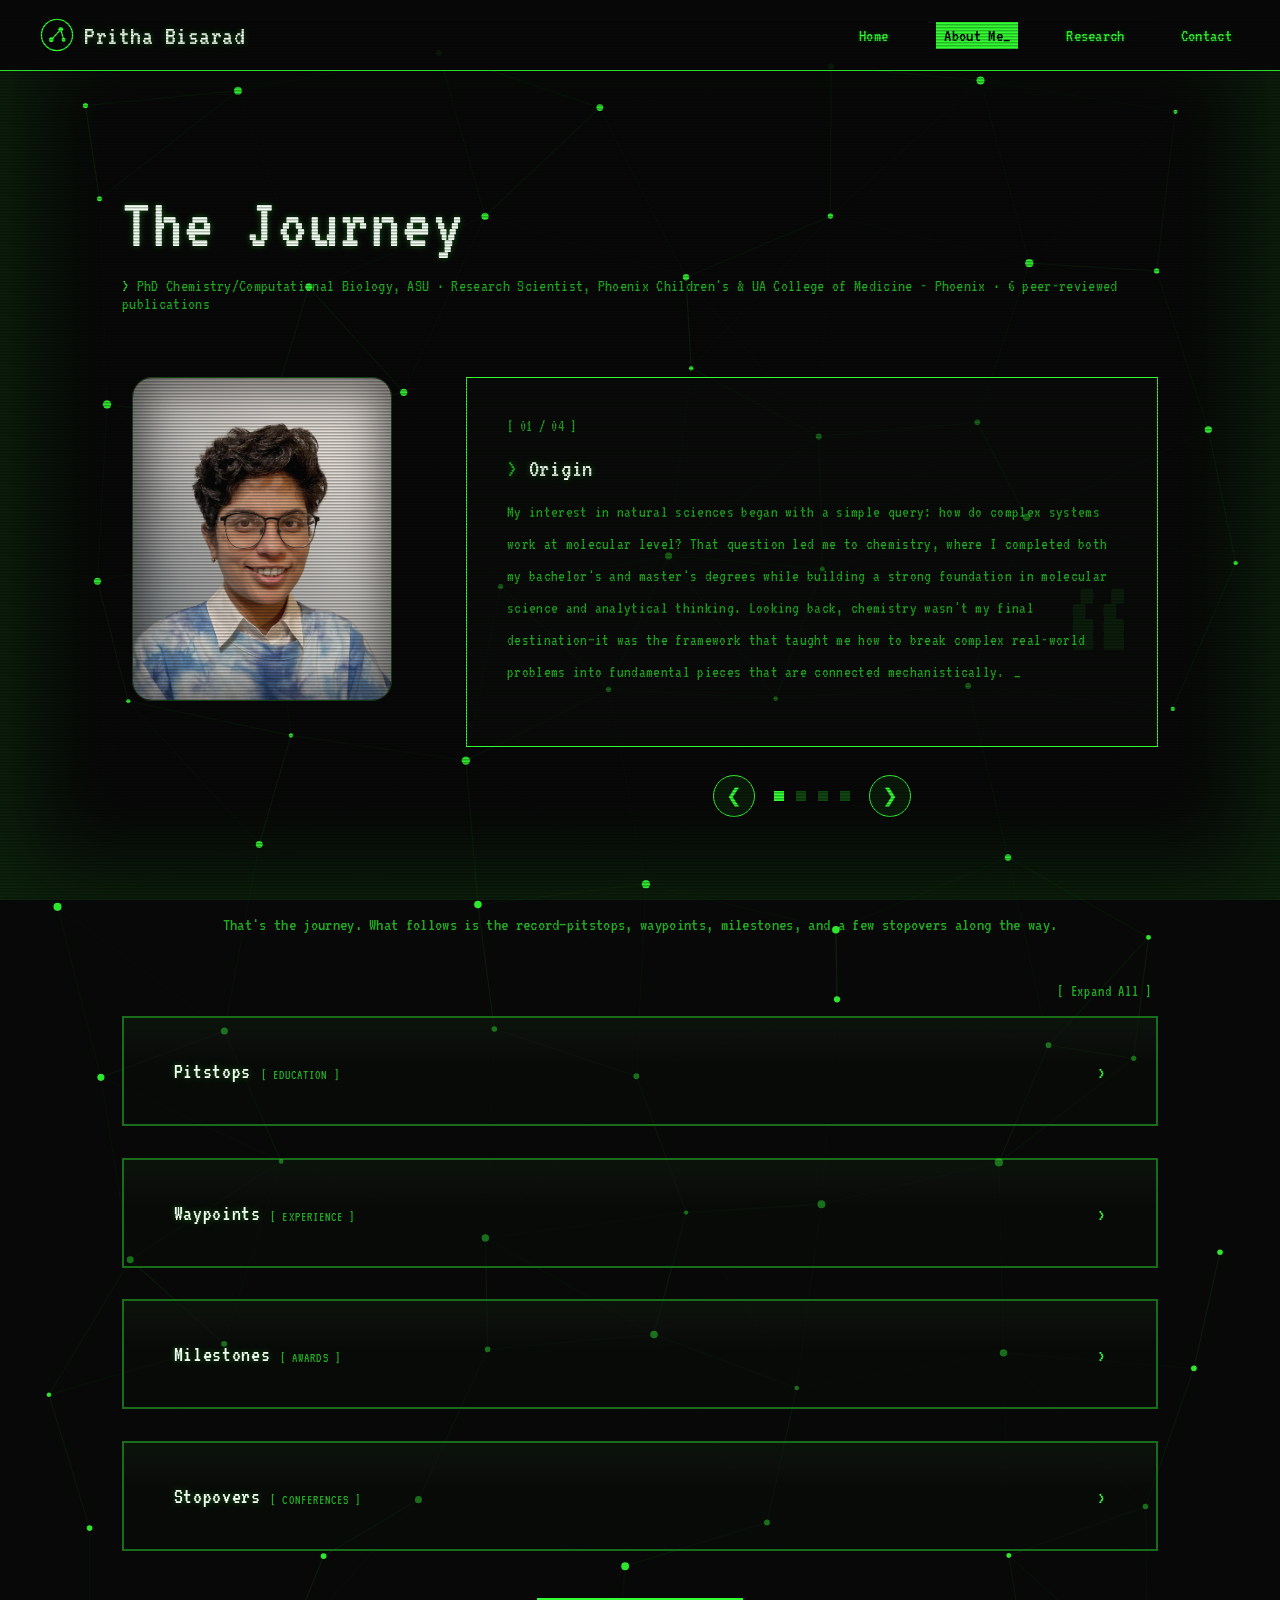
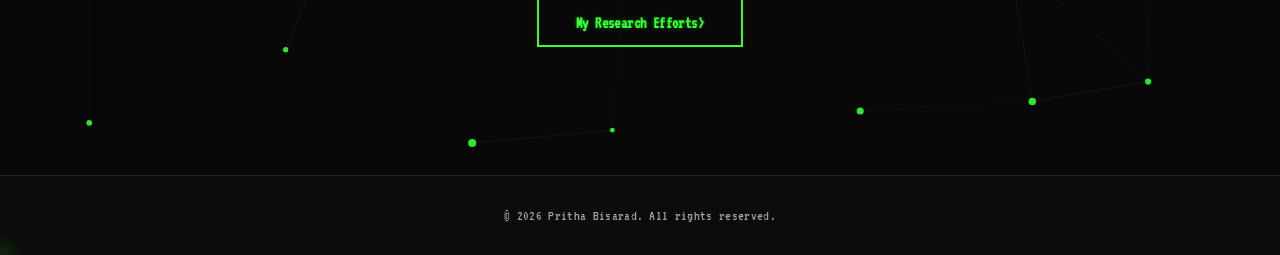
==== about.html @ 4341e86b "Revise content for clarity and add new publications Updated various sections for clarity and precisi" ====
<!DOCTYPE html>
<html lang="en">

<head>
    <meta charset="UTF-8">
    <meta name="viewport" content="width=device-width, initial-scale=1.0">

    <meta name="description"
    content="Official website of Pritha Bisarad, computational biologist and neuroscientist studying genomics, pediatric movement disorders, and deep brain stimulation.">
    
    <title>About | Pritha Bisarad</title>

    <link rel="icon" type="image/svg+xml" href="data:image/svg+xml,%3Csvg xmlns='http://www.w3.org/2000/svg' viewBox='0 0 32 32'%3E%3Crect width='32' height='32' rx='7' fill='%23111111'/%3E%3Cline x1='10' y1='22' x2='22' y2='10' stroke='%2333ff33' stroke-width='1.4' opacity='0.7'/%3E%3Cline x1='22' y1='10' x2='24' y2='23' stroke='%2333ff33' stroke-width='1.4' opacity='0.7'/%3E%3Ccircle cx='10' cy='22' r='2.6' fill='%2333ff33'/%3E%3Ccircle cx='22' cy='10' r='2.6' fill='%2333ff33'/%3E%3Ccircle cx='24' cy='23' r='2.2' fill='%2333ff33'/%3E%3C/svg%3E">

    <meta property="og:type" content="website">
    <meta property="og:title" content="About | Pritha Bisarad">
    <meta property="og:description" content="The research journey of Pritha Bisarad — from early curiosity to a PhD in computational biology and neuroscience.">
    <meta property="og:url" content="https://bisaradpritha.github.io/about.html">
    <link rel="canonical" href="https://bisaradpritha.github.io/about.html">
    <meta property="og:image" content="https://bisaradpritha.github.io/images/profile.jpg">
    <meta name="twitter:card" content="summary_large_image">
    <meta name="twitter:title" content="About | Pritha Bisarad">
    <meta name="twitter:description" content="The research journey of Pritha Bisarad — from early curiosity to a PhD in computational biology and neuroscience.">
    <meta name="twitter:image" content="https://bisaradpritha.github.io/images/profile.jpg">

    <!-- Google Fonts -->
    <link rel="preconnect" href="https://fonts.googleapis.com">
    <link rel="preconnect" href="https://fonts.gstatic.com" crossorigin>

    <link href="https://fonts.googleapis.com/css2?family=DM+Serif+Display:ital@0;1&family=Manrope:wght@300;400;500;600;700;800&family=VT323&display=swap" rel="stylesheet">

    <link rel="stylesheet" href="style.css">

</head>

<body>

<div class="crt-overlay" aria-hidden="true"></div>

    <!-- Header -->
    <header>
            <nav class="navbar">

            <a href="index.html" class="logo">
                <svg class="logo-mark" viewBox="0 0 36 36" aria-hidden="true">
                    <circle class="logo-ring" cx="18" cy="18" r="16.5" fill="none" stroke="#33ff33" stroke-width="1.4"></circle>
                    <line x1="12" y1="23" x2="22" y2="12" stroke="#33ff33" stroke-width="1.4"></line>
                    <line x1="22" y1="12" x2="25" y2="23" stroke="#33ff33" stroke-width="1.4"></line>
                    <circle cx="12" cy="23" r="2.6" fill="#33ff33"></circle>
                    <circle cx="22" cy="12" r="2.6" fill="#33ff33"></circle>
                    <circle cx="25" cy="23" r="2.2" fill="#33ff33"></circle>
                </svg>
                <span class="logo-text">Pritha Bisarad</span>
            </a>

            <button class="nav-toggle" aria-label="Toggle menu" aria-expanded="false" aria-controls="primary-nav">
                <span></span>
                <span></span>
                <span></span>
            </button>

            <ul class="nav-links" id="primary-nav">
                <li><a href="index.html">Home</a></li>
                <li><a href="about.html" class="active">About Me</a></li>
                <li><a href="research.html">Research</a></li>
                <li><a href="contact.html">Contact</a></li>
            </ul>

        </nav>
    </header>

    <main id="about-page">

        <canvas class="ambient-network"></canvas>

       <section id="about">

        <div class="about-header reveal">
            <h1>The Journey</h1>
        </div>

        <p class="quick-facts reveal">PhD Chemistry/Computational Biology, ASU · Research Scientist, Phoenix Children's &amp; UA College of Medicine - Phoenix · 6 peer-reviewed publications</p>

        <div class="about-layout">

        <div class="about-photo reveal">

            <img src="images/profile.jpg" alt="Portrait" width="260" height="325">

        </div>

        <div class="journey-carousel">
            <div class="journey-cards">
                <div class="journey-card active">

                <div class="card-header">

                    <span class="chapter-number">
                        01 / 04
                    </span>

                </div>
                <h2>Origin</h2>

                    <p>
                        My interest in natural sciences began with a simple query: how do complex systems work at molecular level? That question led me to chemistry, where I completed both my bachelor's and master's degrees while building a strong foundation in molecular science and analytical thinking. Looking back, chemistry wasn't my final destination—it was the framework that taught me how to break complex real-world problems into fundamental pieces that are connected mechanistically.
                    </p>

                </div>

                    <div class="journey-card">
                        <div class="card-header">

                        <span class="chapter-number">
                            02 / 04
                        </span>

                    </div>

                    <h2>Exploration</h2>

                        <p>
                            My PhD broadened both the scientific questions I pursued and the tools I used to answer them. While studying monoclonal antibody–peptide interactions, I worked at the intersection of chemistry, molecular biology, computational biology, and machine learning. This interdisciplinary environment reinforced the importance of integrating experimental and computational approaches to solve complex biological problems and sparked my interest in using computation to uncover patterns that are difficult to detect through experimental methods alone.
                        </p>

                </div>

                <div class="journey-card">

                    <div class="card-header">

                        <span class="chapter-number">
                            03 / 04
                        </span>

                    </div>

                    <h2>Current Mission</h2>

                    <p>
                        My current research focuses on rare neurological movement disorders, integrating genomics, bioinformatics, and neural signal analysis to investigate disease mechanisms and identify opportunities for improved diagnosis and treatment. Transitioning from peptide chemistry to human genetics and neuroscience has provided excellent opportunities to continually build expertise across multiple disciplines while learning and applying new computational approaches to clinically relevant research questions.
                    </p>

                </div>

                <div class="journey-card">

                    <div class="card-header">

                        <span class="chapter-number">
                            04 / 04
                        </span>

                    </div>

                    <h2>Outside the Lab</h2>

                    <p>
                        Curiosity doesn't end when I leave the lab. I enjoy painting, crafting, reading, and exploring new technologies simply because I like understanding how things work. Building this website has become another creative outlet—an opportunity to combine programming, design, and storytelling into a project that reflects the same mindset I bring to research: learn continuously, build thoughtfully, and never stop experimenting.
                    </p>

                </div>

            </div>

                <div class="carousel-controls">

                    <button id="prev">&#10094;</button>

                    <div class="carousel-dots">

                        <span class="dot active"></span>
                        <span class="dot"></span>
                        <span class="dot"></span>
                        <span class="dot"></span>

                    </div>

                    <button id="next">&#10095;</button>

                </div>

        </div>

    </div>

    <div class="credentials">

        <p class="credentials-intro reveal">That's the journey. What follows is the record—pitstops, waypoints, milestones, and a few stopovers along the way.</p>

        <button class="expand-all-btn reveal" id="expandAllBtn" aria-expanded="false">
            [ Expand All ]
        </button>

        <div class="credentials-group glass reveal accordion-item">

            <button class="accordion-header" aria-expanded="false">
                <span><span class="accordion-heading">Pitstops</span><span class="credentials-label">[ EDUCATION ]</span></span>
                <span class="chevron" aria-hidden="true">›</span>
            </button>

            <div class="accordion-panel">
                <div class="accordion-panel-inner">

                    <div class="publication-list">
                        
                        <article class="publication">
                            <h3>PhD, Chemistry/Computational Biology</h3>
                            <p>Arizona State University · 2016–2022 · Advisor: Dr. Neal Woodbury</p>
                        </article>

                        <article class="publication">
                            <h3>M.Sc, Chemistry</h3>
                            <p>University of Calcutta, India · 2013–2015</p>
                        </article>

                        <article class="publication">
                            <h3>B.Sc, Chemistry</h3>
                            <p>University of Calcutta, India · 2010–2013</p>
                        </article>

                    </div>

                </div>
            </div>

        </div>

        <div class="credentials-group glass reveal accordion-item">

            <button class="accordion-header" aria-expanded="false">
                <span><span class="accordion-heading">Waypoints</span><span class="credentials-label">[ EXPERIENCE ]</span></span>
                <span class="chevron" aria-hidden="true">›</span>
            </button>

            <div class="accordion-panel">
                <div class="accordion-panel-inner">

                    <div class="publication-list">

                        <article class="publication">
                            <h3>Research Scientist</h3>
                            <p>Phoenix Children's, Department of Neurology · 2026–present</p>
                        </article>

                        <article class="publication">
                            <h3>Postdoctoral Researcher</h3>
                            <p>University of Arizona · 2022–present</p>
                        </article>

                        <article class="publication">
                            <h3>Postdoctoral Research Fellow</h3>
                            <p>Phoenix Children's, Department of Neurology · 2022–2025</p>
                        </article>

                        <article class="publication">
                            <h3>President, Biophysical Society Arizona Student Chapter</h3>
                            <p>Arizona State University · 2021–2022 · Previously Treasurer, 2019–2021</p>
                        </article>
                        
                        <article class="publication">
                            <h3>Graduate Teaching Assistant</h3>
                            <p>Arizona State University · 2016–2020</p>
                        </article>

                        <article class="publication">
                            <h3>Research Collaborator</h3>
                            <p>HeatlthTell Inc (iCarbonX) · 2017–2018 </p>
                        </article>

                        <article class="publication">
                            <h3>Research Intern</h3>
                            <p>TCG Lifesciences · 2015 </p>
                        </article>

                    </div>

                </div>
            </div>

        </div>

        <div class="credentials-group glass reveal accordion-item">

            <button class="accordion-header" aria-expanded="false">
                <span><span class="accordion-heading">Milestones</span><span class="credentials-label">[ AWARDS ]</span></span>
                <span class="chevron" aria-hidden="true">›</span>
            </button>

            <div class="accordion-panel">
                <div class="accordion-panel-inner">

                    <div class="publication-list">

                        <article class="publication">
                            <h3>International Congress Travel Grant Award</h3>
                            <p>International Congress of Parkinson’s Disease and Movement Disorders · 2026 · 2 abstracts qualified</p>
                        </article>

                        <article class="publication">
                            <h3>Clinical Research Training Scholarship</h3>
                            <p>American Academy of Neurology · 2025–2027 · $150,000</p>
                        </article>

                        <article class="publication">
                            <h3>Distinguished Teaching Assistant Award</h3>
                            <p>Arizona State University · 2020</p>
                        </article>

                        <article class="publication">
                            <h3>Indira Gandhi Scholarship</h3>
                            <p>University Grant Commission, India · 2013–2015</p>
                        </article>

                    </div>

                </div>
            </div>

        </div>

        <div class="credentials-group glass reveal accordion-item">

            <button class="accordion-header" aria-expanded="false">
                <span><span class="accordion-heading">Stopovers</span><span class="credentials-label">[ CONFERENCES ]</span></span>
                <span class="chevron" aria-hidden="true">›</span>
            </button>

            <div class="accordion-panel">
                <div class="accordion-panel-inner">

                    <div class="publication-list">

                        <article class="publication">
                            <h3>Poster (Upcoming) |  Power Spectral Density Increases Covary with Clinical Overstimulation During Dystonia Deep Brain Stimulation Programming</h3>
                            <p>International Congress of Parkinson's Disease and Movement Disorders · 2026 · International Congress Travel Grant Award</p>
                        </article>

                        <article class="publication">
                            <h3>Poster (Upcoming) |   Characterizing Local Field Potentials in Early-Onset Dystonia</h3>
                            <p>International Congress of Parkinson's Disease and Movement Disorders · 2026 · International Congress Travel Grant Award</p>
                        </article>
                        
                        <article class="publication">
                            <h3>Talk | Study of Multiplex Autozygous Cohort Highlights Recessive Forms of Cerebral Palsy</h3>
                            <p>Biomedical Research Day · 2026</p>
                        </article>

                        <article class="publication">
                            <h3>Poster | Stimulation-related increases in power spectral density covary with clinical evidence of overstimulation during deep brain stimulation for pediatric dystonia</h3>
                            <p>Phoenix Children's Research Symposium · 2025</p>
                        </article>

                        <article class="publication">
                            <h3>Poster | Analysis of Multiplex, Autozygous Cohort Uncovers Recessive Forms of Cerebral Palsy</h3>
                            <p>American Society of Human Genetics · 2025 · Reviewer's Choice Abstract</p>
                        </article>

                        <article class="publication">
                            <h3>Poster | Using Machine-Learning and High Throughput Peptide Microarrays to Explore Sequence Space Recognition of Antibodies</h3>
                            <p>AZ Astrobio Symposium · 2020</p>
                        </article>

                        <article class="publication">
                            <h3>Poster | High Throughput Approach to Explore Peptide Sequence Space for Binding to Diaphorase</h3>
                            <p>Gordon Research Conference: High Throughput Chemistry and Chemical Biology · 2019</p>
                        </article>

                    </div>

                </div>
            </div>

        </div>

        <a href="research.html" class="cta-btn credentials-cta"> 
           My Research Efforts
        </a>

    </div>

    </section>

    </main>

    <!-- Footer -->
    <footer>

        <p>&copy; <span id="year"></span> Pritha Bisarad. All rights reserved.</p>

    </footer>

    <script>
    document.getElementById("year").textContent = new Date().getFullYear();
    </script>
     
    <div id="cursor-glow"></div>
    <div id="cursor-trail"></div>

    <script src="cursor.js"></script>
    <script src="about.js"></script>
    <script src="script.js" defer></script>



</body>

</html>
---- style.css ----
/* =====================================
   Global reset
   Without this, any element that sets both
   width and padding renders WIDER than its
   declared width (padding adds on top by
   default), which is exactly what pushes
   layouts past the viewport edge on narrow
   phones and reads as things being
   "shifted"/cut off on one side.
===================================== */

*,
*::before,
*::after{

    box-sizing:border-box;

}

:root{

    --bg: #080808;

    --surface: #0f0f0f;

    --accent: #33ff33;

    --text: #33ff33;

    --text-muted: rgba(51,255,51,.65);

    /* A little white breaks up an entirely-green page —
       reserved specifically for primary headings, so it
       reads as intentional hierarchy (white = main content,
       green = labels/metadata/chrome) rather than random
       inconsistency. */
    --heading-accent: #f2fff2;

    /* Same white, dimmed via opacity — for secondary/nested
       titles (a publication title inside a card, a card's
       own h3) so they read as "part of the white tier" but
       one step down from page-level h1/h2. */
    --heading-accent-muted: rgba(242,255,242,.72);

    /* =====================================
       Spacing Scale (4px base unit)
       Use for margin/padding/gap everywhere
       instead of one-off px/rem values.
    ===================================== */

    --space-1: 0.25rem;   /* 4px  */
    --space-2: 0.5rem;    /* 8px  */
    --space-3: 0.75rem;   /* 12px */
    --space-4: 1rem;      /* 16px */
    --space-5: 1.5rem;    /* 24px */
    --space-6: 2rem;      /* 32px */
    --space-7: 2.5rem;    /* 40px */
    --space-8: 3rem;      /* 48px */
    --space-9: 4rem;      /* 64px */
    --space-10: 5rem;     /* 80px */
    --space-11: 6rem;     /* 96px */
    --space-12: 8rem;     /* 128px */

    /* Fluid section-level spacing, all derived
       from the same scale so pages feel consistent */

    --space-section-y: clamp(var(--space-11), 8vw, var(--space-12));
    --space-hero-y: clamp(var(--space-9), 10vw, var(--space-12));
    --space-card-pad: clamp(var(--space-6), 2.5vw, var(--space-7));
    --space-stack: clamp(var(--space-8), 6vw, var(--space-10));

    /* =====================================
       Type Scale
       All headings/body copy pull from here
       so every page reads as one system.
    ===================================== */

    --text-hero: clamp(3rem, 6vw, 4.5rem);
    --text-h1: clamp(2.5rem, 2.4vw + 1rem, 4rem);
    --text-h2: clamp(2.3rem, 2vw + 1rem, 3.6rem);
    --text-h3: clamp(1.3rem, .5vw + 1.1rem, 1.8rem);
    --text-body-lg: clamp(1.05rem, .4vw + .95rem, 1.25rem);
    --text-body: 1rem;
    --text-small: 0.9rem;

    --leading-tight: 1.2;
    --leading-normal: 1.6;
    --leading-relaxed: 1.8;

    /* =====================================
       Secondary accent — monochrome retro theme
       uses the same green as the primary accent.
       Kept as a separate variable (rather than
       deleted) since many rules reference
       --accent-2 specifically; this way nothing
       downstream needs to change.
    ===================================== */

    --accent-2: #33ff33;
    --accent-2-soft: rgba(51,255,51,.16);
    --accent-2-glow: rgba(51,255,51,.35);

}

/* =====================================
   Reduced motion
   All decorative motion below (reveals, tilt,
   magnetic buttons, ambient network, cursor
   trail) is skipped for users who've asked
   the OS/browser for less motion.
===================================== */

@media (prefers-reduced-motion: reduce){

    *{
        animation-duration:.001ms !important;
        animation-iteration-count:1 !important;
        transition-duration:.001ms !important;
        scroll-behavior:auto !important;
    }

}

/* =====================================
   Focus states
   Visible, on-theme focus rings for keyboard
   navigation. Browser default outlines are
   inconsistent against a dark glass UI, so
   every interactive element gets an explicit,
   deliberate one instead of losing it silently.
===================================== */

a,
button,
.cta-btn,
.contact-card,
.dot,
#prev,
#next{

    outline-offset:3px;

}

a:focus-visible,
button:focus-visible,
.cta-btn:focus-visible,
.contact-card:focus-visible,
.dot:focus-visible,
#prev:focus-visible,
#next:focus-visible{

    outline:2px solid var(--accent-2);
    outline-offset:3px;
    border-radius:4px;

}

.cta-btn:focus-visible{

    border-radius:0;

}

.contact-card:focus-visible,
.interest-card:focus-visible,
.publication-card:focus-visible,
.timeline-card:focus-visible{

    outline:2px solid var(--accent-2);
    outline-offset:3px;
    border-radius:var(--radius-lg);

}

/* Remove the outline for mouse/touch users who
   click rather than tab — :focus-visible above
   already covers keyboard users properly. */

a:focus:not(:focus-visible),
button:focus:not(:focus-visible){

    outline:none;

}

html{
    margin:0;
    padding:0;
}

body{
    margin:0;
    padding:0;
    min-height:100vh;
    overflow-x:hidden;
}

body{
    font-family:'VT323', monospace;
    overflow-x:hidden;
    background:var(--bg);
    letter-spacing:.02em;
}

/* =====================================
   Custom scrollbar
   Matches the dark/glass theme instead of
   the browser's default light scrollbar.
===================================== */

html{

    scrollbar-width:thin;
    scrollbar-color:var(--accent) rgba(8,8,8,.4);

}

::-webkit-scrollbar{

    width:10px;

}

::-webkit-scrollbar-track{

    background:rgba(8,8,8,.4);

}

::-webkit-scrollbar-thumb{

    background:var(--accent);
    border-radius:0;
    border:2px solid transparent;
    background-clip:padding-box;

}

::-webkit-scrollbar-thumb:hover{

    background:var(--accent);
    background-clip:padding-box;

}

/* =====================================
   CRT scanline overlay
   Applied via the .crt-overlay element in
   each page's markup, right after <body>.
===================================== */

body::before{

    content:"";

    position:fixed;
    inset:0;

    z-index:-1;

    pointer-events:none;

    box-shadow:inset 0 0 90px 30px rgba(51,255,51,.12);

}

.crt-overlay{

    position:fixed;
    inset:0;

    z-index:9997;

    pointer-events:none;

    background:repeating-linear-gradient(
        0deg,
        rgba(0,0,0,0) 0px,
        rgba(0,0,0,0) 1px,
        rgba(0,0,0,.28) 2px,
        rgba(0,0,0,.28) 3px
    );

    mix-blend-mode:multiply;

    animation:crtFlicker 6s infinite;

}

@keyframes crtFlicker{

    0%, 92%, 100%{ opacity:1; }
    93%{ opacity:.85; }
    94%{ opacity:1; }
    96%{ opacity:.92; }

}

body::after{

    content:"";

    position:fixed;
    top:0;
    left:0;
    right:0;

    height:2px;

    background:linear-gradient(180deg, transparent, rgba(51,255,51,.4), transparent);

    z-index:-1;

    pointer-events:none;

    transform:translateY(-20px);

    animation:crtSweep 6s linear infinite;

}

@keyframes crtSweep{

    0%{ transform:translateY(-20px); opacity:0; }
    5%{ opacity:.4; }
    45%{ opacity:.4; }
    50%{ transform:translateY(100vh); opacity:0; }
    100%{ transform:translateY(100vh); opacity:0; }

}

/* Headings */

h1,
h2{

    font-family:'VT323', monospace;

    font-weight:400;

    letter-spacing:.03em;

    text-shadow:0 0 6px var(--accent-2-glow);

}

h3{

    text-shadow:0 0 4px var(--accent-2-glow);

}

/* Card titles, navigation, buttons */

h3,
h4,
h5,
h6,
.nav-links,
.logo,
.cta-btn,
button{

    font-family:'VT323', monospace;

}


/* =====================================
   Connectome Hero
===================================== */

#connectome-hero{

    position:sticky;
    top:0;

    width:100vw;
    height:100vh;

    overflow:hidden;

    display:flex;
    justify-content:center;
    align-items:center;

}

#hero-intro{

    position:relative;

    width:100vw;
    height:100vh;

    display:flex;
    justify-content:center;
    align-items:center;

    overflow:hidden;

    padding-top:70px;

}

.hero-content{

    position:relative;

    z-index:5;

    display:flex;
    flex-direction:column;
    justify-content:center;
    align-items:center;

    width:min(900px,90%);

    text-align:center;

    color:white;

    opacity:0;
    transform:translateY(60px);

    will-change:opacity, transform;

}

/* Two CTAs side by side — Research Journey stays the primary
   action (full brightness), CV download sits next to it as a
   secondary, lower-emphasis option for anyone who just wants
   the document fast without engaging with the rest of the
   page first. */
.hero-actions{

    display:flex;
    flex-wrap:wrap;
    justify-content:center;
    gap:1rem;

    margin-top:2.5rem;

}

.hero-actions .cta-btn{

    margin-top:0;

}

.cta-btn-secondary{

    border-color:var(--text-muted);
    color:var(--text-muted);

}

.cta-btn-secondary:hover{

    background:var(--text-muted);
    border-color:var(--text-muted);
    color:#000;

    box-shadow:0 0 16px rgba(51,255,51,.3);

}

.hero-content h1{

    font-size:var(--text-hero);

    margin-bottom:var(--space-2);

    color:var(--heading-accent);

    text-shadow:0 0 8px var(--accent-2-glow), 0 0 20px rgba(51,255,51,.2);

}

.hero-content h1::before{

    content:"guest@pritha-bisarad:~$ whoami";

    display:block;

    overflow:hidden;

    white-space:nowrap;

    width:0;

    margin:0 auto .75rem;

    border-right:2px solid var(--text-muted);

    font-size:1rem;

    color:var(--text-muted);

    text-shadow:none;

    letter-spacing:0;

    animation:
        heroTyping 1.5s steps(30) forwards,
        heroPromptCursor .8s step-end infinite;

    /* Paused until .hero-content picks up .typing-active —
       otherwise this starts counting down the moment the
       page loads, while .hero-content itself is still
       invisible (opacity:0) waiting on the scroll-linked
       reveal. By the time a visitor actually scrolls far
       enough to see it, the animation would already be long
       finished offscreen and they'd only ever see the end
       state. */
    animation-play-state:paused;

}

@keyframes heroTyping{

    to{ width:30ch; }

}

@keyframes heroPromptCursor{

    0%, 100%{ border-color:var(--text-muted); }
    50%{ border-color:transparent; }

}

/* "Hello!" and its cursor stay invisible until the prompt
   line above finishes typing (1.5s), then fade in — reads
   as the terminal "responding" to the command rather than
   everything appearing at once. */

.hero-typed{

    display:inline-block;

    opacity:0;

    animation:heroTypedReveal .35s ease 1.5s forwards;

    animation-play-state:paused;

}

@keyframes heroTypedReveal{

    to{ opacity:1; }

}

.hero-cursor{

    animation:blink 1s step-end infinite;

    animation-play-state:paused;

}

/* Set by JS the first moment the scroll-linked hero reveal
   begins — starts all three animations above together, so
   the typing effect actually plays while a visitor is
   watching it rather than having already finished
   invisibly. */
.hero-content.typing-active h1::before,
.hero-content.typing-active .hero-typed,
.hero-content.typing-active .hero-cursor{

    animation-play-state:running;

}

@keyframes blink{

    0%, 100%{ opacity:1; }
    50%{ opacity:0; }

}

.hero-content p{

    font-size:var(--text-body-lg);

    color:var(--text-muted);

}

.hero-content p::before{

    content:"# ";

    color:rgba(51,255,51,.4);

}

.hero-content.visible{

    opacity:1;

    transform:translateY(0);

}

#connectomeCanvas{

    position:absolute;

    inset:0;

    width:100%;

    height:100%;

    pointer-events:none;

    z-index:1;

    transform-origin:center center;

}


.nav-links{
    display:flex;
    gap:40px;

    list-style:none;

    margin:0;
    padding:0;
}

/* =====================================
   Mobile Nav Toggle
   Hidden on desktop; becomes the visible
   menu control under 768px, where .nav-links
   collapses into a dropdown instead of
   trying to fit 4 links + logo on one line.
===================================== */

.nav-toggle{

    display:none;

    flex-direction:column;

    justify-content:center;

    gap:5px;

    width:36px;
    height:36px;

    padding:0;

    background:none;

    border:none;

    cursor:pointer;

    z-index:1001;

}

.nav-toggle span{

    display:block;

    width:100%;

    height:2px;

    border-radius:2px;

    background:var(--text);

    transition:
        transform .3s ease,
        opacity .3s ease;

}

.nav-toggle[aria-expanded="true"] span:nth-child(1){

    transform:translateY(7px) rotate(45deg);

}

.nav-toggle[aria-expanded="true"] span:nth-child(2){

    opacity:0;

}

.nav-toggle[aria-expanded="true"] span:nth-child(3){

    transform:translateY(-7px) rotate(-45deg);

}

@media (max-width:768px){

    .navbar{

        padding:0 20px;

    }

    .nav-toggle{

        display:flex;

    }

    .nav-links{

        position:fixed;

        top:70px;

        left:0;

        right:0;

        flex-direction:column;

        gap:0;

        max-height:0;

        overflow:hidden;

        background:rgba(8,8,8,.96);

        backdrop-filter:none;

        border-bottom:1px solid var(--accent);

        transition:max-height .35s ease;

    }

    .nav-links.open{

        max-height:400px;

    }

    .nav-links li{

        width:100%;

    }

    .nav-links a{

        display:block;

        padding:18px 24px;

        width:100%;

    }

    .nav-links a::after{

        display:none;

    }

}

header{

    position:fixed;

    top:0;
    left:0;

    width:100%;

    z-index:1000;

    backdrop-filter:none;

    background:rgba(8,8,8,.92);

    border-bottom:1px solid var(--accent);

    transition:
        transform .4s ease,
        background .35s ease;
}

/* Added by JS once the page has scrolled a bit,
   so the header always shows plain at the very top */
header.header-scrolled{

    background:rgba(8,8,8,.96);

}

/* Added by JS on scroll-down, removed on scroll-up */
header.header-hidden{

    transform:translateY(-100%);

}

.navbar{

    max-width:1300px;

    margin:auto;

    height:70px;

    padding:0 40px;

    display:flex;

    justify-content:space-between;

    align-items:center;
}

.logo{

    display:flex;

    align-items:center;

    gap:10px;

    color:var(--heading-accent);

    text-decoration:none;

    font-size:1.3rem;

    font-weight:600;

    letter-spacing:.5px;
}

/* The site-wide rule grouping .logo in with nav links/buttons
   sets Manrope — that's right for the rest of that group, but
   the wordmark itself should match the serif used for every
   other heading on the site (h1/h2), not the UI sans. */
.logo-text{

    font-family:'VT323', monospace;

    font-weight:400;

    font-size:1.7rem;

    text-shadow:0 0 6px var(--accent-2-glow);

}

.logo-mark{

    flex-shrink:0;

    width:34px;
    height:34px;

}

.logo-mark circle.logo-ring{

    transition:stroke .3s ease;

}

.logo:hover .logo-ring{

    stroke:var(--accent-2);

}

/* Below ~400px the icon + full name + hamburger button
   is too tight — keep the mark, drop the wordmark. */
@media (max-width:400px){

    .logo-text{

        display:none;

    }

}

.nav-links a{

    position:relative;

    color:var(--accent);

    text-decoration:none;

    font-size:1.15rem;

    padding:4px 8px;

    text-shadow:0 0 4px var(--accent-2-glow);

    transition:none;
}

.nav-links a::after{

    display:none;

}

.nav-links a:hover,
.nav-links a.active{

    background:var(--accent);
    color:#000;
    text-shadow:none;
}

/* Active page gets its own blinking cursor — "Contact_" —
   reusing the same terminal-prompt cue as the hero, so it
   reads as "you are here" rather than just a color swap. */
.nav-links a.active::after{

    content:"_";

    display:inline;

    color:#000;

    animation:blink 1s step-end infinite;

}
/* =====================================
   Hero Network Overlay
===================================== */

.network-overlay{

    position:absolute;

    inset:0;

    pointer-events:none;

    z-index:1;

}


/* =====================================
   Pulse Animation
===================================== */

@keyframes hubPulse{

    0%,100%{

        transform:scale(1);

        opacity:.8;

    }

    50%{

        transform:scale(1.5);

        opacity:1;

    }

}


/* =====================================
   Overview Section
===================================== */

#overview{

    position:relative;

    min-height:100vh;

    padding:var(--space-hero-y) 0;

    display:flex;

    align-items:center;

    overflow:hidden;

}


/* =====================================
   Overview Content
===================================== */

#overview .container{

    padding:0 clamp(12px,2vw,24px);

    position:relative;

    z-index:1;

    width:min(1280px,92%);

    margin:auto;

    display:flex;

    flex-direction:column;
    
    justify-content:center;

}

#overview h2{

    color:var(--heading-accent);

    font-size:clamp(2.3rem, 2vw + 1rem, 3.6rem);

    text-align:center;

    margin-bottom:18px;

}

#overview h2::before,
#publications h2::before{

    content:"> ";
    color:var(--text-muted);

}

.overview-subtitle{

    max-width:min(760px, 90%);

    margin:0 auto clamp(48px,6vh,80px);

    text-align:center;

    color:var(--heading-accent-muted);

    font-size:clamp(1rem, .4vw + .9rem, 1.25rem);

    line-height:1.8;

}

/* =====================================
   Research Interest Cards
===================================== */

.interest-grid{

    display:grid;

    grid-template-columns:repeat(4, 1fr);

    gap:clamp(96px,3vw,180px);

    margin-top:clamp(64px,8vh,120px);
    
    justify-items:center;

    position:relative;

    z-index:1;

}

.interest-grid::before{

    content:"";

    position:absolute;

    left:12%;

    right:12%;

    top:calc(clamp(28px,2vw,42px) + clamp(140px,10vw,180px) / 2);;

    height:2px;

    background:linear-gradient(
    90deg,
    transparent,
    rgba(51,255,51,.25) 12%,
    rgba(51,255,51,.25) 88%,
    transparent);

}

/* =====================================
   Interest Line Pulse
   A small glowing dot travels the connecting
   line left-to-right, then pauses before firing
   again — reads as a signal/impulse traveling
   the line rather than continuous motion,
   echoing the "neural signal" theme.
===================================== */

.interest-grid::after{

    content:"";

    position:absolute;

    top:calc(clamp(28px,2vw,42px) + clamp(140px,10vw,180px) / 2 - 3px);;

    left:12%;

    width:6px;
    height:6px;

    border-radius:50%;

    background:var(--accent);

    box-shadow:
        0 0 8px 2px rgba(51,255,51,.85),
        0 0 18px 5px rgba(51,255,51,.35);

    opacity:0;

    pointer-events:none;

    z-index:0;

    animation:interestPulse 8s cubic-bezier(.45,0,.2,1) infinite;

}

@keyframes interestPulse{

    0%{

        left:12%;
        opacity:0;

    }

    4%{

        opacity:1;

    }

    32%{

        left:88%;
        opacity:1;

    }

    38%,
    100%{

        left:88%;
        opacity:0;

    }

}



.interest-card{

    background:rgba(10,14,10,.6);

    border:1px solid var(--accent);

    border-radius:0;

    padding:clamp(28px,2vw,42px)
        clamp(22px,2vw,34px);

    min-height:clamp(180px,22vh,240px);

    position:relative;

    /* Without this, the pulse's ::after (which conceptually
       sits "after" the cards in paint order) would render on
       top of them instead of passing behind, like the static
       connector line already correctly does. */
    z-index:1;

    overflow:hidden;

    backdrop-filter:none;
    -webkit-backdrop-filter:none;

    transition:
        border-color .2s ease,
        box-shadow .2s ease;

    display:flex;

    flex-direction:column;

    align-items:center;

    text-align:center;

    width:100%;
    
    max-width:clamp(240px,18vw,300px);

}

.interest-card::before{

    display:none;

}

.interest-card:hover{

    transform:none;

    border-color:var(--accent);

    box-shadow:0 0 26px rgba(51,255,51,.55);

}

.interest-card h3{

    color:var(--heading-accent-muted);

    font-size:clamp(1.05rem,.4vw + .95rem,1.3rem);

    font-weight:600;

    margin-bottom:14px;

    line-height:1.35;

}

.interest-card p{

    color:var(--text-muted);

    font-size:clamp(.9rem,.3vw + .85rem,1.05rem);

    line-height:1.6;

}

.interest-icon{

    width:clamp(140px,10vw,180px);

    height:clamp(140px,10vw,180px);

    margin:0 auto 24px;

    display:flex;
    justify-content:center;
    align-items:center;

    border:1px solid var(--accent);
    border-radius:50%;

    background:rgba(51,255,51,.04);

    color:var(--accent);

    position:relative;

    z-index:2;

}

.interest-icon img{

    width:clamp(112px,8vw,140px);

    height:clamp(112px,8vw,140px);

    object-fit:contain;

    display:block;

}

.interest-icon{

    color:var(--accent);

}

.interest-icon svg{

    width:clamp(64px,4.5vw,80px);

    height:clamp(64px,4.5vw,80px);

    display:block;

}


/* =====================================
   Tablet
===================================== */

@media (max-width:1200px){

    .interest-grid{

        grid-template-columns:repeat(2,1fr);

        gap:48px;

    }

    .interest-grid::before{

        display:none;

    }

    .interest-grid::after{

        display:none;

    }

}

/* =====================================
   Mobile
===================================== */

@media (max-width:768px){

    #overview{

        padding:80px 0;

    }

    #overview h2{

        font-size:2.2rem;

    }

    .overview-subtitle{

        font-size:1rem;

        margin-bottom:48px;

    }

    .interest-grid{

        grid-template-columns:1fr;

        gap:32px;

    }

    .interest-card{

        max-width:420px;

        width:100%;

        margin:0 auto;

    }

}

/* =============================
Recent Publication Section 
================================*/
#publications{

    position:relative;

    min-height:100vh;

    padding:var(--space-hero-y) 0;

    display:flex;

    align-items:center;

    overflow:hidden;

}

#publications .container{

    width:min(900px,90%);

    margin:auto;

    display:flex;

    flex-direction:column;

    gap:28px;     /* <-- controls spacing */

    justify-content:center;
    
    height:100%;

}

#publications h2{

    color:var(--heading-accent);

    font-family:'VT323', monospace;

    font-size:clamp(2.5rem,2.4vw + 1rem,4rem);

    text-align:center;

    margin-bottom:clamp(18px,2vh,28px);

}


.publication-card{

    background:rgba(10,14,10,.5);

    border:1px solid var(--accent);

    backdrop-filter:none;
    -webkit-backdrop-filter:none;

    box-shadow:none;

    transition:
        border-color .2s ease,
        box-shadow .2s ease;

    border-radius:0;

    padding:32px;

    overflow:hidden;

    display:flex;

    align-items:flex-start;
    
    gap:28px;
    
    position:relative;
    
    margin-bottom:clamp(18px,2vh,30px);

}

.publication-card:hover{

    transform:none;

    border-color:var(--accent);

    box-shadow:0 0 26px rgba(51,255,51,.55);

}

.publication-thumbnail{

    flex-shrink:0;

    width:72px;

    display:flex;

    justify-content:center;

    align-items:flex-start;

}

.publication-thumbnail img{

    width:96px;

    height:auto;

    display:block;

    transition:transform .35s ease;

   filter:grayscale(1) brightness(1.4) sepia(1) hue-rotate(60deg) saturate(4);

}

.publication-info{

    flex:1;

}

.publication-info a{

    text-decoration:none;

}

.publication-info h3{

    margin:0 0 12px;

    color:var(--heading-accent-muted);

    text-shadow:0 0 4px var(--accent-2-glow);

    transition:none;

}

.publication-info p{

    margin:0;

    color:var(--text-muted);

}

.publication-card:hover .publication-thumbnail img{

    transform:
        rotate(-3deg)
        translateY(-2px)
        scale(1.04);

}

.publication-card:hover .publication-info h3{

    color:var(--heading-accent-muted);

}

/* =====================
       Footer 
======================== */
footer {
    width: 100%;
    padding: 2rem 0;
    margin-top: 0;

    text-align: center;

    color: rgba(244,245,251,.65);
    font-size: 0.9rem;

    backdrop-filter: blur(14px);
    -webkit-backdrop-filter: blur(14px);

    background: rgba(17,17,17,.55);

    border-top: 1px solid rgba(71,216,255,.12);
}

footer p {
    margin: 0;
}

/* ==========================================
   Cursor Particle System
========================================== */

#cursor-trail{
    position:fixed;
    inset:0;

    pointer-events:none;
    z-index:9999;

    overflow:hidden;
}

.cursor-particle{

    position:absolute;

    border-radius:50%;

    transform:translate(-50%,-50%);

    pointer-events:none;

    filter:blur(0.5px);

    animation:particleFade .8s ease-out forwards;

    will-change:transform,opacity;
}

@keyframes particleFade{

    from{

        opacity:.45;

        transform:
            translate(-50%,-50%)
            scale(1);

    }

    to{

        opacity:0;

        transform:
            translate(
                calc(-50% + var(--dx)),
                calc(-50% + var(--dy))
            )
            scale(.15);

    }

}

#cursor-glow{

    position:fixed;

    width:40px;
    height:40px;

    border-radius:50%;

    pointer-events:none;

    background:
        radial-gradient(circle,
        rgba(51,255,51,.18),
        transparent 70%);

    transform:translate(-50%,-50%);

    filter:blur(8px);

    z-index:9998;

    transition:
        transform .08s linear;

}

/* ===================
    CTA Home Page 
====================== */
.cta-btn{

    display:inline-flex;
    align-items:center;
    justify-content:center;

    margin-top:2.5rem;

    padding:0.9rem 2.3rem;

    border:2px solid var(--accent);
    border-radius:0;

    color:var(--accent);
    text-decoration:none;

    font-weight:600;
    letter-spacing:.4px;

    background:transparent;

    position:relative;
    overflow:hidden;

    text-shadow:0 0 4px var(--accent-2-glow);

    transition:none;

    box-shadow:none;

}

.cta-btn::before{

    display:none;

}

.cta-btn::after{

    content:" >";

}

.cta-btn:hover{

    background:var(--accent);
    color:#000;
    text-shadow:none;
    transform:none;

    box-shadow:
        0 0 26px rgba(51,255,51,.55);

}

.cta-btn:active{

    transform:none;

}



/* ====================================
        About
        (single consolidated #about rule —
        this used to be declared twice)
======================================= */
#about-page{

    position: relative;

    min-height: 100vh;

    padding: var(--space-hero-y) 0;

    overflow: hidden;

}

#about{

    position:relative;
    z-index:1;

    max-width:1100px;

    margin:0 auto;

    padding:0 var(--space-6);

}

.about-header{

    margin-bottom:1rem;

}

/* A one-line, instantly scannable summary for anyone in
   fact-extraction mode — a search committee cross-checking
   a CV, a recruiter doing a fast first pass — who wants the
   basics without reading the narrative or opening the
   accordion below. Left-aligned deliberately, unlike the
   centered treatment used elsewhere on this page, since it
   reads as a factual readout, not part of the story. */
.quick-facts{

    text-align:left;

    color:var(--text-muted);

    font-size:1.1rem;

    margin-bottom:var(--space-9);

}

.quick-facts::before{

    content:"> ";

    color:var(--accent);

}

.about-header h1{

    font-family:'VT323', monospace;

    font-weight:400;

    font-size:var(--text-hero);

    margin-bottom:var(--space-2);

    color:var(--heading-accent);

}

.subtitle{

    font-size:1.2rem;

    color:var(--text-muted);

    max-width:700px;

    line-height:1.7;

}

.about-layout{

    display:grid;

    grid-template-columns:280px 1fr;

    gap:4rem;

    align-items:flex-start;

}

/* Education / Experience / Honors — each wrapped in a
   .glass card, same contained-box treatment every other
   piece of content on the site already gets (interest
   cards, timeline cards, journey cards). Without this, text
   sat directly on the busy ambient network with only thin
   full-page-width divider lines — the one place on the site
   that didn't feel like part of the same system. */

.credentials{

    margin-top:5rem;

    display:flex;
    flex-direction:column;
    gap:2rem;

}

/* Matches .timeline-card and .contact-card's hover glow
   exactly — the base .glass:hover treatment these cards
   inherited by default is noticeably weaker (16px/.25 alpha
   vs 26px/.55 here), which is what made them read as visually
   disconnected from the rest of the card family on the site. */
.credentials-group{

    border-radius:0;

    padding:0;

    transition:border-color .2s ease, box-shadow .2s ease;

}

/* Compound selectors (.glass.credentials-group, not just
   .credentials-group) so this reliably beats .glass:hover's
   weaker base glow regardless of source order — the two
   previously had identical specificity, and .glass:hover
   happening to sit later in the file was silently winning,
   which is exactly the bug this rule exists to fix. */
.glass.credentials-group:hover,
.glass.accordion-item.active{

    border-color:var(--accent);
    box-shadow:0 0 26px rgba(51,255,51,.55);

}

/* Thin, full-width click target — heading left-aligned,
   chevron right-aligned, with breathing room between items
   handled by .credentials' own gap rather than the header's
   own padding, so the bars read as separate cards, not one
   tightly stacked block. */
.accordion-header{

    display:flex;
    justify-content:space-between;
    align-items:center;

    width:100%;

    padding:1rem 1.5rem;

    background:none;
    border:none;

    cursor:pointer;
    text-align:left;

    font:inherit;
    color:inherit;

}

.accordion-heading{

    color:var(--heading-accent);

    font-size:1.4rem;

    letter-spacing:.03em;

    text-shadow:0 0 6px var(--accent-2-glow);

}

.chevron{

    color:var(--accent);

    font-size:1.4rem;

    line-height:1;

    flex-shrink:0;

    margin-left:1rem;

    transition:transform .25s ease;

}

.accordion-item.active .chevron{

    transform:rotate(90deg);

}

.accordion-panel{

    overflow:hidden;

    max-height:0;

    transition:max-height .4s cubic-bezier(.2,.7,.2,1);

}

.accordion-item.active .accordion-panel{

    max-height:900px;

}

.accordion-panel-inner{

    padding:0 clamp(1.5rem, 2vw, 2.5rem) clamp(1.5rem, 2vw, 2.5rem);

}

/* The bracketed category name riding alongside the themed
   word — small and dim enough to read as a label, not a
   second heading, but still there so the section is
   instantly scannable even without reading "Pitstops" as a
   metaphor first. text-shadow reset since it would otherwise
   inherit the heading's glow, working against the dimmed,
   secondary read this needs. */
.credentials-label{

    font-size:.85rem;

    font-family:'VT323', monospace;

    color:var(--text-muted);

    letter-spacing:.08em;

    text-shadow:none;

    vertical-align:middle;

    margin-left:.6rem;

}

/* Inside a bounded card, the divider lines between entries
   (already built into .publication) read as normal list
   separators rather than stray lines across the page — but
   the very first entry doesn't need one right under the
   heading. */
.credentials-group .publication:first-child{

    border-top:none;
    padding-top:0;

}

/* The one line of the page's own voice bridging the
   narrative half (the journey chapters) and the structured
   half (the cards below) — without it, the shift from story
   to CV reads as an abrupt mode-change rather than the same
   person continuing to talk. */
.credentials-intro{

    text-align:center;

    color:var(--text-muted);

    font-size:1.15rem;

    margin-bottom:1rem;

}

/* A shortcut for anyone who wants everything visible at once
   rather than opening each section individually — expands
   every accordion item simultaneously, bypassing the normal
   single-open behavior. Right-aligned since it acts on the
   list below it, not part of the centered intro sentence. */
.expand-all-btn{

    align-self:flex-end;

    margin-bottom:-1rem;

    background:none;
    border:none;

    color:var(--text-muted);

    font-family:'VT323', monospace;
    font-size:1rem;
    letter-spacing:.05em;

    cursor:pointer;

    transition:color .2s ease;

}

.expand-all-btn:hover,
.expand-all-btn[aria-expanded="true"]{

    color:var(--accent);

}

/* Moved here from right after the carousel — as the actual
   closing gesture of the whole page (story + record both
   told) rather than a false ending that gets immediately
   followed by three more cards. .credentials is itself a
   flex column, so centering this one item needs align-self
   rather than margin:auto. */
.credentials-cta{

    align-self:center;
    margin-top:1rem;

}

.about-photo{

    position:relative;

    display:flex;

    justify-content:center;

    align-items:center;

}

.about-photo img{

    position:relative;

    width: 260px;

    height: auto;

    display:block;

    border-radius: 20px;

    border: 1px solid var(--glass-border);

    box-shadow: var(--glass-shadow);

    /* Softens the photo's bright studio background so it
       reads as part of the dark glass UI rather than a
       pasted-on rectangle */
    filter: saturate(.88) contrast(1.04) brightness(.94);

}

/* Vignette that fades the photo's edges toward the card's
   own tone, further blending it into the dark theme */
.about-photo::after{

    content:"";

    position:absolute;

    inset:0;

    width:260px;

    margin:auto;

    border-radius:20px;

    pointer-events:none;

    box-shadow:
        inset 0 0 40px 12px rgba(17,17,17,.55);

}

.journey-carousel{

    display:flex;

    flex-direction:column;

    justify-content:center;

}

.journey-cards{

    position:relative;

}

.journey-card{

    position:relative;

    overflow:hidden;

    background: rgba(10,14,10,.6);
    border: 1px solid var(--accent);
    border-radius: 0;
    padding: 2.5rem;
    backdrop-filter: none;
    min-height: 260px;

    display: none;
    opacity: 0;
    transform: translateX(25px);

    transition:
        opacity .45s ease,
        transform .45s ease,
        border-color .2s ease,
        border-width .2s ease,
        box-shadow .2s ease;

}

/* A large, quiet quotation mark fills the card's negative
   space instead of leaving it a bare glass void when a
   chapter's text is short — reads as intentional rather
   than empty. */

.journey-card::after{

    content:"\201C";

    position:absolute;

    right:1.2rem;
    bottom:-1.2rem;

    font-family:'VT323', monospace;

    font-size:12rem;
    line-height:1;

    color:rgba(51,255,51,.08);

    pointer-events:none;

    z-index:0;

}

.journey-card > *{

    position:relative;
    z-index:1;

}

.journey-card.active{

    display:block;

    opacity:1;

    transform:translateX(0);

}

.journey-card:hover{

    border-color:var(--accent);

    border-width:2px;

    box-shadow:0 0 28px rgba(51,255,51,.55);

}

.journey-card h2{

    color:var(--heading-accent);

    margin-bottom:1rem;

    font-size:1.6rem;

}

.journey-card h2::before{

    content:"> ";

    color:var(--text-muted);

}

.chapter-number{

    color:var(--text-muted);

}

.chapter-number::before{

    content:"[ ";

}

.chapter-number::after{

    content:" ]";

}

.journey-card p{

    font-size:1.05rem;

    line-height:1.9;

    color:var(--text-muted);

}

.journey-card p::after{

    content:"_";

    display:inline-block;

    margin-left:2px;

    animation:blink 1s step-end infinite;

}

.carousel-controls{

    display:flex;

    justify-content:center;

    align-items:center;

    gap:1.2rem;

    margin-top:1.75rem;

}

.carousel-dots{

    display:flex;

    gap:.75rem;

}

#prev,
#next{

    width:42px;

    height:42px;

    border:1px solid var(--accent);

    border-radius:50%;

    background:rgba(51,255,51,.08);

    color:var(--accent);

    font-size:1.2rem;

    cursor:pointer;

    transition:none;

}

#prev:hover,
#next:hover{

    background:var(--accent);

    color:#000;

    transform:none;

}

.dot{

    width:10px;

    height:10px;

    border-radius:0;

    background:rgba(51,255,51,.25);

    cursor:pointer;

    transition:.3s;

}

.dot.active{

    background:var(--accent);

}



@media (max-width:900px){

.about-layout{

    grid-template-columns:1fr;

}
    
.about-photo{

    position:static;

}

.about-header h1{

    font-size:2.5rem;

}

}


/* =====================================
   Glass Variables
===================================== */

:root{

    --glass-bg:rgba(10,14,10,.55);

    --glass-bg-hover:rgba(20,28,20,.7);

    --glass-border:rgba(51,255,51,.4);

    --glass-highlight:rgba(51,255,51,.04);

    --glass-shadow:
        0 0 0 rgba(0,0,0,0);

    --glass-shadow-hover:
        0 0 16px rgba(51,255,51,.25);

    --glass-blur:0px;

    --radius-sm:0px;

    --radius-md:0px;

    --radius-lg:0px;

    --radius-xl:0px;

    --glass-padding:clamp(1.5rem, 2vw, 2.5rem);

}


/* =====================================
   Glass Components
===================================== */

.glass{

    position:relative;

    overflow:hidden;

    padding:var(--glass-padding);

    background:var(--glass-bg);

    backdrop-filter:blur(var(--glass-blur));

    -webkit-backdrop-filter:blur(var(--glass-blur));

    border:2px solid var(--glass-border);

    border-radius:var(--radius-xl);

    box-shadow:var(--glass-shadow);

    transition:
        background .35s ease,
        border-color .35s ease,
        box-shadow .35s ease,
        transform .35s ease;

}


/* =====================================
   Glass Highlight
===================================== */

.glass::before{

    content:"";

    position:absolute;

    inset:0;

    pointer-events:none;

    border-radius:inherit;

    background:

        linear-gradient(
            180deg,
            var(--glass-highlight) 0%,
            rgba(255,255,255,0.02) 18%,
            transparent 45%
        );

}


/* =====================================
   Glass Hover
===================================== */

.glass:hover{

    background:var(--glass-bg-hover);

    border-color:rgba(51,255,51,0.22);

    box-shadow:var(--glass-shadow-hover);

    transform:translateY(-3px);

}


/* =====================================
   Research Page Intro
===================================== */

#research-page{

    position:relative;

    min-height:100vh;

    padding:0 clamp(var(--space-4), 4vw, var(--space-6));

}

/* =====================================
   Research Hero
===================================== */

.research-hero{

    text-align:center;

    padding:var(--space-hero-y) 0 var(--space-9);

}

.research-hero .container{

    position:relative;
    z-index:1;

    max-width:800px;

    margin:0 auto;

}

.research-hero h1{

    font-family:'VT323', monospace;

    font-size:var(--text-hero);

    color:var(--heading-accent);

    margin-bottom:var(--space-5);

}

.research-hero p{

    max-width:700px;

    margin:0 auto;

    font-size:var(--text-body-lg);

    line-height:var(--leading-relaxed);

    color:var(--text-muted);

}


/* =====================================
   Research Timeline
===================================== */

.research-timeline{

    position:relative;
    z-index:1;

    padding:var(--space-6) 0 var(--space-11);

}

/* =====================================
   Timeline Container
===================================== */

.timeline{

    position:relative;

    width:min(1200px,90%);

    margin:0 auto;

}

/* =====================================
   Timeline Spine
===================================== */

.timeline-spine{

    position:absolute;

    top:0;

    bottom:0;

    left:50%;

    width:2px;

    transform:translateX(-50%);

    background:rgba(51,255,51,.25);

    z-index:1;

}

/* =====================================
   Timeline Items
===================================== */

.timeline-item{

    position:relative;

    display:grid;

    grid-template-columns:1fr 100px 1fr;

    align-items:start;

    margin-bottom:5rem;

    min-height:340px;

}

/* =====================================
   Left & Right Layout
===================================== */

.timeline-item.left .timeline-card{

    grid-column:1;

}

.timeline-item.right .timeline-card{

    grid-column:3;

}

/* =====================================
   Poster Preview
   Sits in the timeline's blank column —
   opposite side from wherever the card
   landed for that entry. Left-card entries
   get their poster in column 3, right-card
   entries in column 1.
===================================== */

/* The stagger system (script.js) adds a delay to whichever
   sibling comes second in the DOM, meant for grids of
   otherwise-identical cards. A timeline-card and its poster
   sit in the same grid row and should read as one paired
   unit, not a leader-and-follower — this cancels that added
   delay so they reveal together, based on their own natural
   scroll position rather than DOM order. */
.poster-preview,
.poster-placeholder{

    transition-delay:0s !important;

}

.poster-preview{

    display:flex;
    flex-direction:column;
    align-items:center;

    text-decoration:none;

    padding:1.25rem;

    border:1px solid var(--accent);
    background:rgba(10,14,10,.5);

    transition:border-color .2s ease, box-shadow .2s ease;

}

.poster-preview:hover{

    box-shadow:0 0 26px rgba(51,255,51,.55);

}

.poster-preview img{

    width:100%;
    max-width:260px;
    height:auto;

    display:block;

    border:1px solid rgba(51,255,51,.35);

}

.poster-preview:hover img{

    border-color:var(--accent);

}

.poster-caption{

    margin-top:.9rem;

    font-size:.85rem;

    color:var(--accent);

    text-shadow:0 0 4px var(--accent-2-glow);

}

.poster-caption::after{

    content:" ↗";

}

.poster-placeholder{

    position:relative;

    display:flex;
    align-items:center;
    justify-content:center;

    min-height:140px;

    padding:1.5rem;

    color:var(--text-muted);

    font-size:.95rem;

    text-align:center;

    /* Animated dashed border — real border-style:dashed can't
       be animated, so this fakes it with four thin repeating
       gradients (one per edge) and shifts their position each
       frame, the classic CSS "marching ants" technique. */
    background-image:
        linear-gradient(90deg, rgba(51,255,51,.5) 50%, transparent 50%),
        linear-gradient(90deg, rgba(51,255,51,.5) 50%, transparent 50%),
        linear-gradient(0deg, rgba(51,255,51,.5) 50%, transparent 50%),
        linear-gradient(0deg, rgba(51,255,51,.5) 50%, transparent 50%);

    background-repeat: repeat-x, repeat-x, repeat-y, repeat-y;

    background-size: 10px 1px, 10px 1px, 1px 10px, 1px 10px;

    background-position: 0 0, 0 100%, 0 0, 100% 0;

    animation:marchingAnts .5s linear infinite;

}

@keyframes marchingAnts{

    to{
        background-position: 10px 0, -10px 100%, 0 -10px, 100% 10px;
    }

}

.timeline-item.left .poster-preview,
.timeline-item.left .poster-placeholder{

    grid-column:3;
    grid-row:1;

}

.timeline-item.right .poster-preview,
.timeline-item.right .poster-placeholder{

    grid-column:1;
    grid-row:1;

}

@media (max-width:768px){

    .timeline-item.left .poster-preview,
    .timeline-item.left .poster-placeholder,
    .timeline-item.right .poster-preview,
    .timeline-item.right .poster-placeholder{

        grid-column:2;
        grid-row:2;

        margin-top:1.5rem;

    }

    .poster-preview img{

        max-width:220px;

    }

}

/* =====================================
   Timeline Card
===================================== */

.timeline-card{

    position:relative;

    padding:2rem;

    border-radius:0;

    z-index:3;

    transition:
        border-color .2s ease,
        box-shadow .2s ease;

}

.timeline-card:hover{

    transform:none;
    border:1px solid var(--accent);
    box-shadow:0 0 26px rgba(51,255,51,.55);

}

/* =====================================
   Connector Lines
===================================== */

.timeline-card::after{

    content:"";

    position:absolute;

    top:43px;

    height:2px;

    background:rgba(51,255,51,.3);

}

/* Left Card Connector */

.timeline-item.left .timeline-card::after{

    left:100%;

    width:50px;

}

/* Right Card Connector */

.timeline-item.right .timeline-card::after{

    right:100%;

    width:50px;

}

/* =====================================
   Timeline Node
===================================== */

.timeline-node{

    position:absolute;

    left:50%;

    top:32px;

    transform:translateX(-50%);

    width:22px;

    height:22px;

    border:2px solid var(--accent);

    border-radius:50%;

    background:var(--bg);

    z-index:5;

}

/* =====================================
   Node Core
   Left-side entries use the primary amber,
   right-side entries use the secondary blue —
   a deliberate rhythm along the timeline rather
   than a single repeated color.
===================================== */

.node-core{

    position:absolute;

    inset:4px;

    border-radius:50%;

    background:var(--accent);

    box-shadow:0 0 12px rgba(51,255,51,.6);

}

.timeline-item.right .timeline-node{

    border-color:var(--accent);

}

.timeline-item.right .node-core{

    background:var(--accent-2);

    box-shadow:0 0 12px var(--accent-2-glow);

}

/* =====================================
   Timeline — Mobile
   The alternating left/right layout with a
   centered spine and connector lines needs a
   100px+ center gutter to work — far too much
   on a narrow phone. Below 768px it collapses
   to a single column: spine and nodes move to
   the left edge, every card (left or right)
   stacks in the same column, and the connector
   lines (which only make sense pointing at a
   center spine) are hidden.
===================================== */

@media (max-width:768px){

    .timeline-spine{

        left:20px;

        transform:none;

    }

    .timeline-item{

        grid-template-columns:40px 1fr;

        margin-bottom:2.5rem;

        min-height:0;

    }

    .timeline-item.left .timeline-card,
    .timeline-item.right .timeline-card{

        grid-column:2;

    }

    .timeline-card{

        padding:1.5rem;

    }

    .timeline-card::after{

        display:none;

    }

    .timeline-node{

        left:20px;

    }

}

/* =====================================
   Research Topic
   The eyebrow label is metadata, not the
   heading — using the secondary accent here
   (rather than white) makes that distinction
   visible at a glance, and gives the second
   color a consistent job across the site.
===================================== */

.research-topic{

    display:inline-block;

    margin-bottom:.75rem;

    font-size:.85rem;

    font-weight:600;

    letter-spacing:.15em;

    text-transform:uppercase;

    color:var(--accent-2);

}

.research-topic::before{

    content:"[ ";

}

.research-topic::after{

    content:" ]";

}

/* =====================================
   Card Heading
===================================== */

.timeline-card h2{

    margin-bottom:1rem;

    color:var(--heading-accent);

    font-size:1.8rem;

    line-height:1.2;

}

/* =====================================
   Card Description
===================================== */

.timeline-card p{

    font-size:1.05rem;

    color:var(--text-muted);

    line-height:1.8;

}

/* =====================================
   Publications
===================================== */

.publication-list{

    margin-top:2rem;

    display:flex;

    flex-direction:column;

    gap:1rem;

}

.publication{

    padding-top:1rem;

    border-top:1px solid rgba(51,255,51,.15);

}

.publication a{

    text-decoration:none;

    transition:none;

}

/* Linked entries need to read as clickable before the user
   ever hovers — a brighter "> " prefix and a trailing arrow
   (the same ↗ cue used on the contact cards) both signal it
   at a glance, rather than only revealing itself on hover. */
.publication a h3::before{

    color:var(--accent);

}

.publication a h3::after{

    content:" ↗";

    color:var(--accent);

    font-size:.85em;

}

.publication a:hover h3{

    color:var(--accent);

}

.publication h3{

    font-size:1rem;

    color:var(--heading-accent-muted);

    margin-bottom:.35rem;

}

.publication h3::before{

    content:"> ";
    color:var(--text-muted);

}

.publication p{

    margin:0;

    font-size:.98rem;

    color:var(--text-muted);

}

/* =====================================
   Research CTA
===================================== */

.research-cta{

    padding:var(--space-11) 0;

    display:flex;

    flex-direction:column;

    align-items:center;

    justify-content:center;

    text-align:center;

}

.research-cta h2{

    margin-bottom:var(--space-4);

    max-width:18ch;

    font-size:var(--text-h2);

    color:var(--heading-accent)

}

.research-cta p{

    max-width:700px;

    margin:0 auto var(--space-6);

    line-height:var(--leading-relaxed);

    color:var(--text-muted)

}


/* =====================================
   Contact Hero
===================================== */

.contact-hero{

    text-align:center;

    padding:var(--space-hero-y) 0 var(--space-9);

}

.contact-hero .container{

    position:relative;
    z-index:1;

    max-width:800px;

    margin:0 auto;

}

.contact-hero h1{

    font-family:'VT323', monospace;

    font-size:var(--text-hero);

    color:var(--heading-accent);

    margin-bottom:var(--space-5);

}

.contact-hero p{

    max-width:700px;

    margin:0 auto;

    font-size:var(--text-body-lg);

    line-height:var(--leading-relaxed);

    color:var(--text-muted);

}

/* =====================================
   Contact Links
===================================== */

.contact-links{

    position:relative;
    z-index:1;

    width:min(1200px,92%);
    margin:var(--space-11) auto var(--space-12);

}

/* =====================================
   Contact Grid
===================================== */

.contact-grid{

    display:grid;

    grid-template-columns:repeat(auto-fit,minmax(280px,1fr));

    gap:2rem;

    align-items:stretch;

}

/* =====================================
   Contact Card
===================================== */

/* =====================================
   Contact Icons
===================================== */

.contact-icon{

    display:flex;

    align-items:center;

    justify-content:center;

    width:44px;
    height:44px;

    margin-bottom:1rem;

    border-radius:50%;

    border:1px solid rgba(51,255,51,.3);

    background:rgba(51,255,51,.06);

    color:var(--accent-2);

    flex-shrink:0;

}

.contact-icon svg{

    width:20px;
    height:20px;

}

/* =====================================
   Featured Contact Cards
   Email + LinkedIn get visual priority —
   larger and listed first, since realistically
   those are the two people actually use.
===================================== */

.contact-featured{

    display:grid;

    grid-template-columns:repeat(auto-fit,minmax(280px,1fr));

    gap:2rem;

    margin-bottom:2rem;

}

.contact-card--featured{

    padding:2.8rem;

    min-height:150px;

}

.contact-card--featured .contact-icon{

    width:52px;
    height:52px;

}

.contact-card--featured .contact-icon svg{

    width:24px;
    height:24px;

}

.contact-card--featured h3{

    font-size:1.4rem;

}

.contact-card{

    display:flex;

    flex-direction:column;

    justify-content:center;

    min-height:90px;

    padding:2.2rem;

    text-decoration:none;

    color:var(--accent);

    transition:
        border-color .2s ease,
        box-shadow .2s ease,
        border-width .2s ease;

    position:relative;

    overflow:hidden;

}

/* Decorative glow */

.contact-card::before{

    content:"";

    position:absolute;

    top:-60%;
    left:-60%;

    width:180%;
    height:180%;

    background:
        radial-gradient(circle,
        rgba(47,47,47,.12) 0%,
        transparent 70%);

    opacity:0;

    transition:opacity .45s ease;

    pointer-events:none;

}

.contact-card:hover::before{

    opacity:1;

}

.contact-card h3{

    font-family:'VT323', monospace;

    font-size:1.25rem;

    font-weight:600;

    letter-spacing:.08em;

    text-transform:uppercase;

    margin-bottom:.8rem;

    color:var(--heading-accent-muted);

}

.contact-card p{

    font-size:1.05rem;

    line-height:1.7;

    color:var(--text-muted);

    margin:0;

}

/* Hover */

.contact-card:hover{

    transform:none;

    border-color:var(--accent);
    border-width:2px;

    box-shadow:0 0 28px rgba(51,255,51,.55);

}

/* Small arrow */

.contact-card::after{

    content:"↗";

    position:absolute;

    right:1.5rem;

    bottom:1.3rem;

    font-size:1rem;

    color:rgba(51,255,51,.6);

    transition:none;

}

.contact-card:hover::after{

    transform:none;

    color:var(--accent);

}

/* =====================================
   CV Download
===================================== */

.cv-download{

    display:flex;

    justify-content:center;

    margin-top:2.5rem;

    margin-bottom:2.5rem;

}

.cv-download .cta-btn{

    min-width:220px;

}

/* =====================================
   Contact Page
===================================== */

#contact-page{

    position:relative;

    padding-bottom:var(--space-11);

}


/* =====================================
   Scroll Animation States
===================================== */

#connectome-hero{

    opacity:1;

    transform:scale(1);

    will-change:transform,opacity;

}

#hero-intro{

    will-change:transform,opacity;

}


/* =====================================
   Scroll Reveal
   Applied via IntersectionObserver in script.js.
   Elements start hidden/offset, then animate in
   the first time they cross into view.
===================================== */

.reveal{

    opacity:0;

    transform:translateY(28px);

    transition:
        opacity .7s cubic-bezier(.2,.7,.2,1),
        transform .7s cubic-bezier(.2,.7,.2,1);

    will-change:opacity, transform;

}

.reveal.is-visible{

    opacity:1;

    transform:translateY(0);

}


/* =====================================
   Card Tilt + Magnetic Buttons
   Base transform/transition setup; the actual
   rotation values are applied inline by script.js
   on pointer move.
===================================== */

.tilt{

    transform-style:preserve-3d;

    transition:
        transform .5s cubic-bezier(.2,.7,.2,1),
        border-color .35s ease,
        box-shadow .35s ease,
        background .35s ease;
}

.tilt.tilt-active{

    transition:
        transform .08s linear,
        border-color .35s ease,
        box-shadow .35s ease,
        background .35s ease;
}

.magnetic{

    transition:
        transform .35s cubic-bezier(.2,.7,.2,1),
        color .35s ease,
        box-shadow .35s ease;
}

.magnetic.magnetic-active{

    transition:transform .15s ease-out;
}


/* =====================================
   Ambient Connectome Layer
   A quiet, non-interactive echo of the homepage
   hero network, used as a shared visual thread
   behind the content on every inner page.
===================================== */

.ambient-network{

    position:absolute;

    inset:0;

    width:100%;

    height:100%;

    z-index:0;

    opacity:.9;

    pointer-events:none;

}

/* Hidden on mobile — the node network is dense enough that
   on small screens it either looks cluttered or gets scaled
   so thin it's not worth the render/battery cost. The JS
   also skips starting the animation loop at this breakpoint
   (see script.js), so this isn't just a visual hide. */
@media (max-width:768px){

    .ambient-network{

        display:none;

    }

}

#about-page,
#research-page,
#contact-page{

    isolation:isolate;

}

/* =====================================================
   PRINT
   Green-on-black CRT styling is meaningless (and wasteful
   on ink) on paper — this strips the entire visual system
   down to clean black-on-white for anyone who hits Ctrl+P
   on a bio/CV page, e.g. for a search committee packet.
   Purely additive: nothing here affects on-screen rendering.
===================================================== */

@media print{

    /* The scroll-reveal system (.reveal) starts every card
       and heading at opacity:0, only becoming visible via JS
       once scrolled into the viewport. Printing doesn't
       simulate a scroll-through, so anything not yet
       revealed in the current session — likely most of a
       long page like Research's timeline — printed
       completely blank. Forcing full visibility here fixes
       it regardless of scroll history. */
    .reveal{

        opacity:1 !important;
        transform:none !important;
        transition:none !important;

    }

    /* Kill every decorative/motion layer — none of it
       survives translation to paper anyway. */
    .crt-overlay,
    #cursor-glow,
    #cursor-trail,
    #connectomeCanvas,
    .ambient-network,
    .network-overlay,
    body::before,
    body::after{

        display:none !important;

    }

    body{

        background:#ffffff !important;
        color:#111111 !important;

        font-family:Georgia, 'Times New Roman', serif !important;

    }

    /* The header's fixed positioning and dark background
       only make sense on screen — on paper it should just
       be a normal top block, not stuck over the content. */
    header{

        position:static !important;
        background:#ffffff !important;
        border-bottom:2px solid #111111 !important;
        backdrop-filter:none !important;
    }

    .nav-toggle{

        display:none !important;

    }

    .nav-links{

        position:static !important;
        max-height:none !important;
        flex-direction:row !important;
        background:none !important;
    }

    .nav-links a{

        color:#111111 !important;
        text-shadow:none !important;
        background:none !important;
    }

    .logo-text,
    .logo-mark circle,
    .logo-mark line{

        color:#111111 !important;
        stroke:#111111 !important;
    }

    h1, h2, h3, h4, h5, h6{

        color:#111111 !important;
        text-shadow:none !important;
        font-family:Georgia, 'Times New Roman', serif !important;
    }

    p, span, li, a{

        color:#222222 !important;
        text-shadow:none !important;
    }

    /* Every card/timeline/glass surface collapses to a plain
       bordered box — no blur, no glow, no green, just enough
       structure to keep content visually grouped. */
    .interest-card,
    .publication-card,
    .timeline-card,
    .journey-card,
    .contact-card,
    .glass{

        background:#ffffff !important;
        border:1px solid #999999 !important;
        box-shadow:none !important;
        backdrop-filter:none !important;
        break-inside:avoid;
    }

    .interest-icon,
    .contact-icon{

        border-color:#999999 !important;
        background:none !important;
        color:#111111 !important;
    }

    .cta-btn,
    #prev,
    #next,
    .dot{

        display:none !important;

    }

    /* Links keep their color role reversed (dark, not green)
       but stay visually distinguishable via underline, since
       the color-only cue used on screen doesn't carry over
       well to a black-and-white printout. */
    a{

        text-decoration:underline !important;

    }

    .research-topic,
    .chapter-number,
    .publication h3::before,
    #overview h2::before,
    #publications h2::before,
    .journey-card h2::before{

        color:#555555 !important;

    }

    /* Scanlines, vignette, sweep-line animation and the CRT
       flicker are already covered by the body::before/::after
       and .crt-overlay rules above — nothing further to do
       for those here.

       Poster thumbnails and images still print (useful
       reference), but full-bleed background photography
       doesn't need to survive since there isn't any. */

    footer{

        background:none !important;
        border-top:1px solid #999999 !important;
        color:#555555 !important;
    }

}
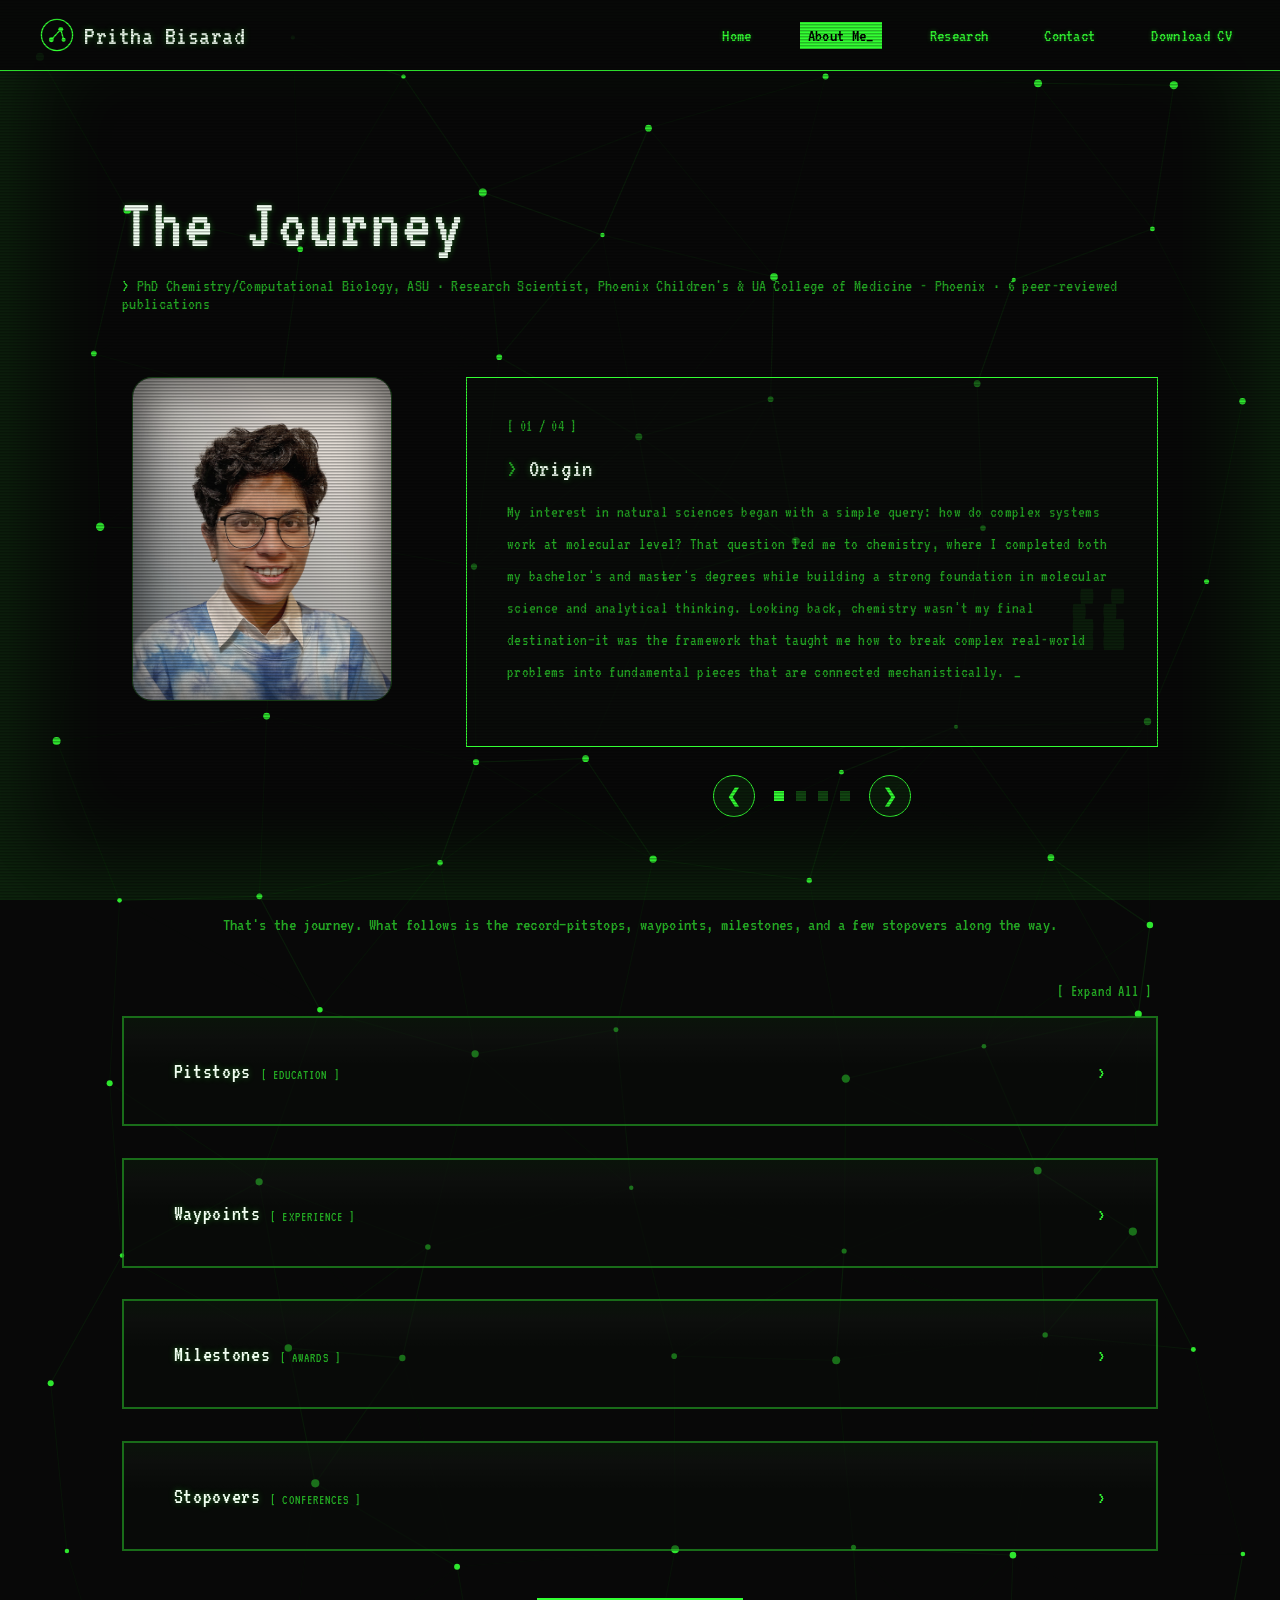
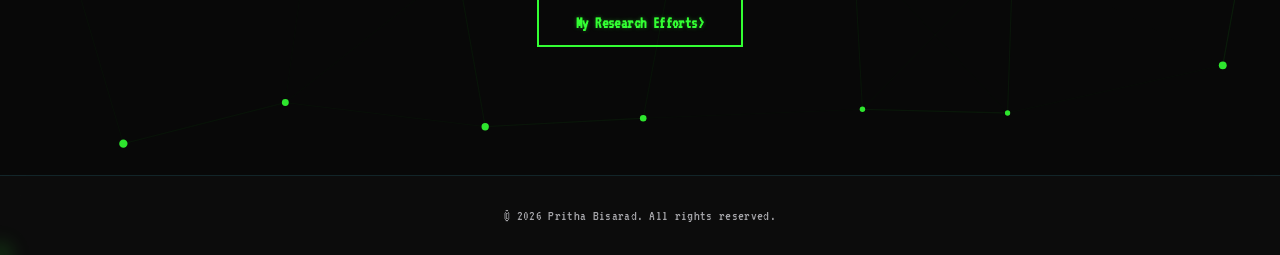
==== commit 3a76d0fc: "Add CV download link to about page" ====
--- a/about.html
+++ b/about.html
@@ -64,6 +64,7 @@
                 <li><a href="about.html" class="active">About Me</a></li>
                 <li><a href="research.html">Research</a></li>
                 <li><a href="contact.html">Contact</a></li>
+                <li><a href="assets/Bisarad_Pritha_CV.pdf" target="_blank" rel="noopener noreferrer">Download CV</a></li>
             </ul>
 
         </nav>
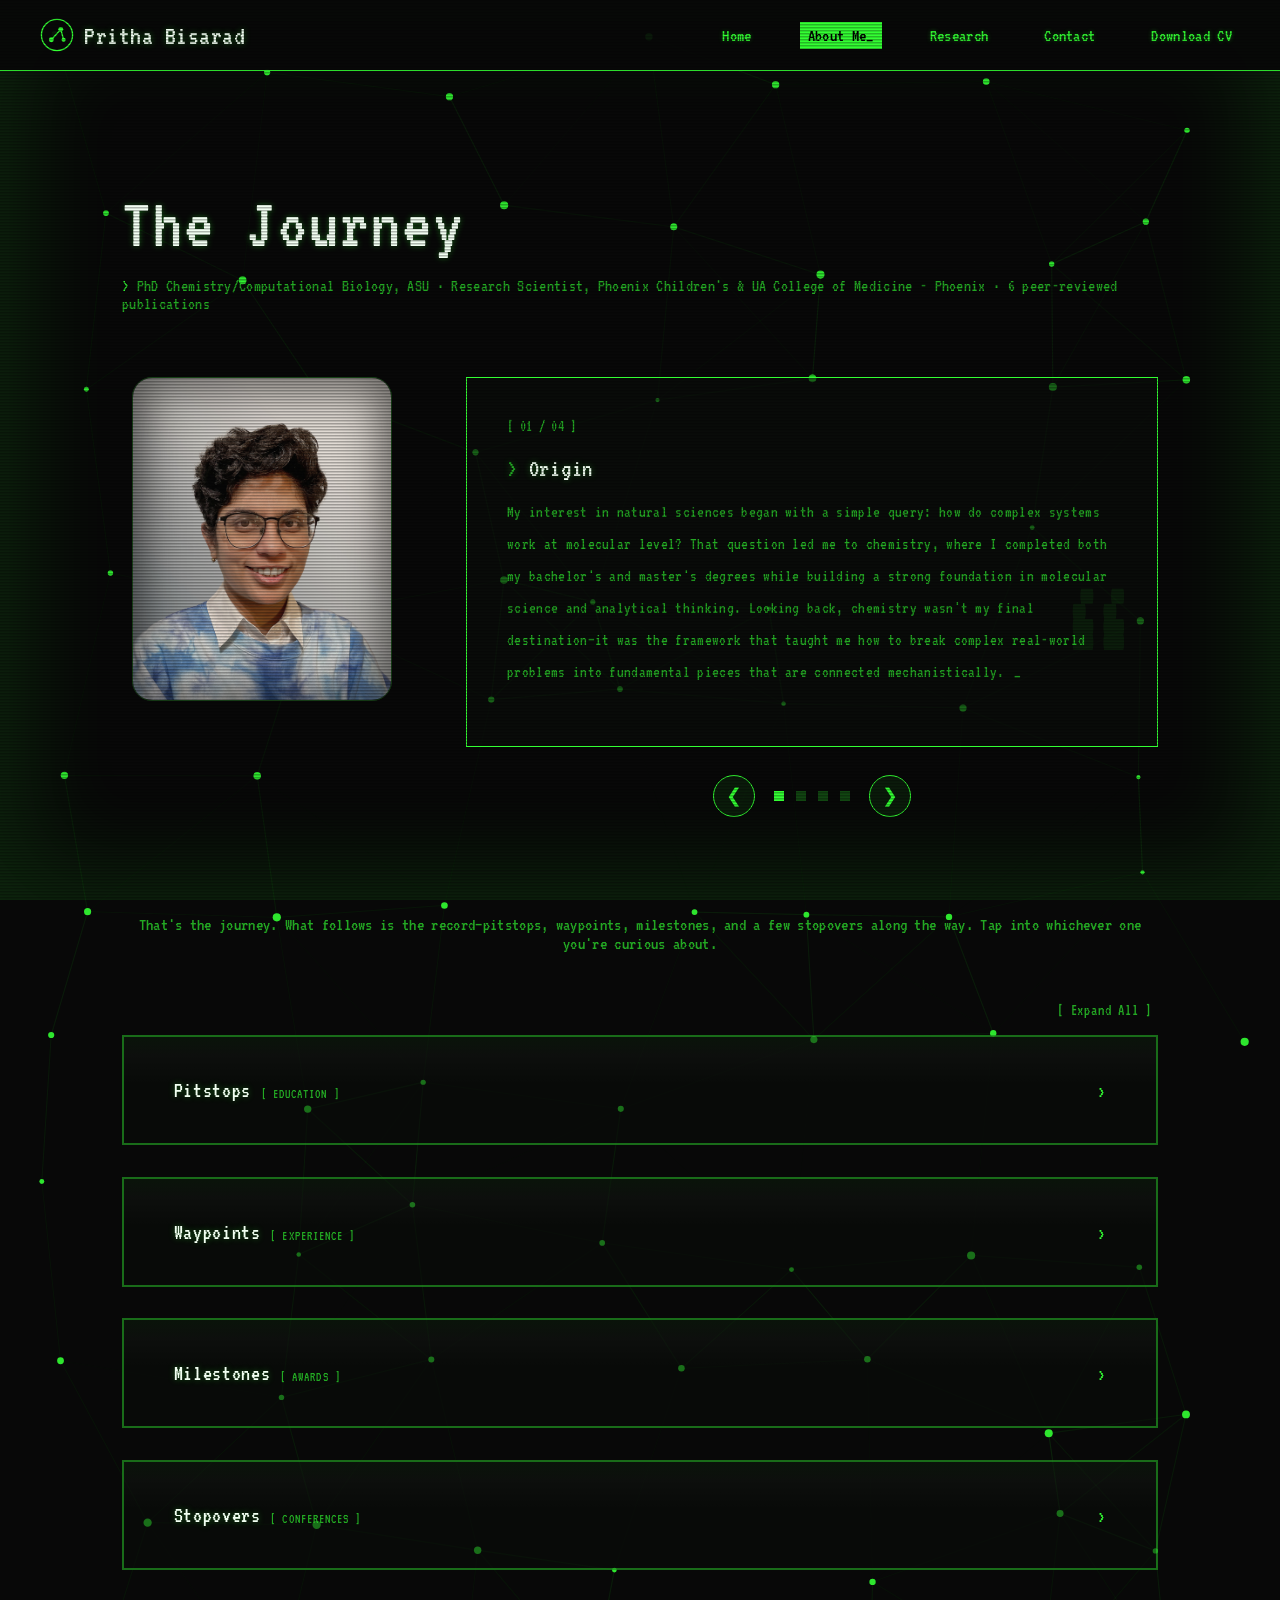
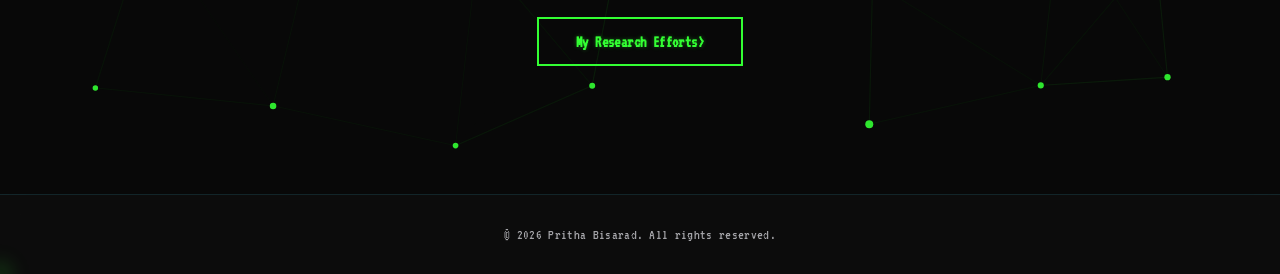
==== commit 29d017cc: "Revise credentials intro and chevron class Updated the introductory text and modified the chevron cl" ====
--- a/about.html
+++ b/about.html
@@ -187,7 +187,7 @@
 
     <div class="credentials">
 
-        <p class="credentials-intro reveal">That's the journey. What follows is the record—pitstops, waypoints, milestones, and a few stopovers along the way.</p>
+        <p class="credentials-intro reveal">That's the journey. What follows is the record—pitstops, waypoints, milestones, and a few stopovers along the way. Tap into whichever one you're curious about.</p>
 
         <button class="expand-all-btn reveal" id="expandAllBtn" aria-expanded="false">
             [ Expand All ]
@@ -197,7 +197,7 @@
 
             <button class="accordion-header" aria-expanded="false">
                 <span><span class="accordion-heading">Pitstops</span><span class="credentials-label">[ EDUCATION ]</span></span>
-                <span class="chevron" aria-hidden="true">›</span>
+                <span class="chevron chevron-hint" aria-hidden="true">›</span>
             </button>
 
             <div class="accordion-panel">
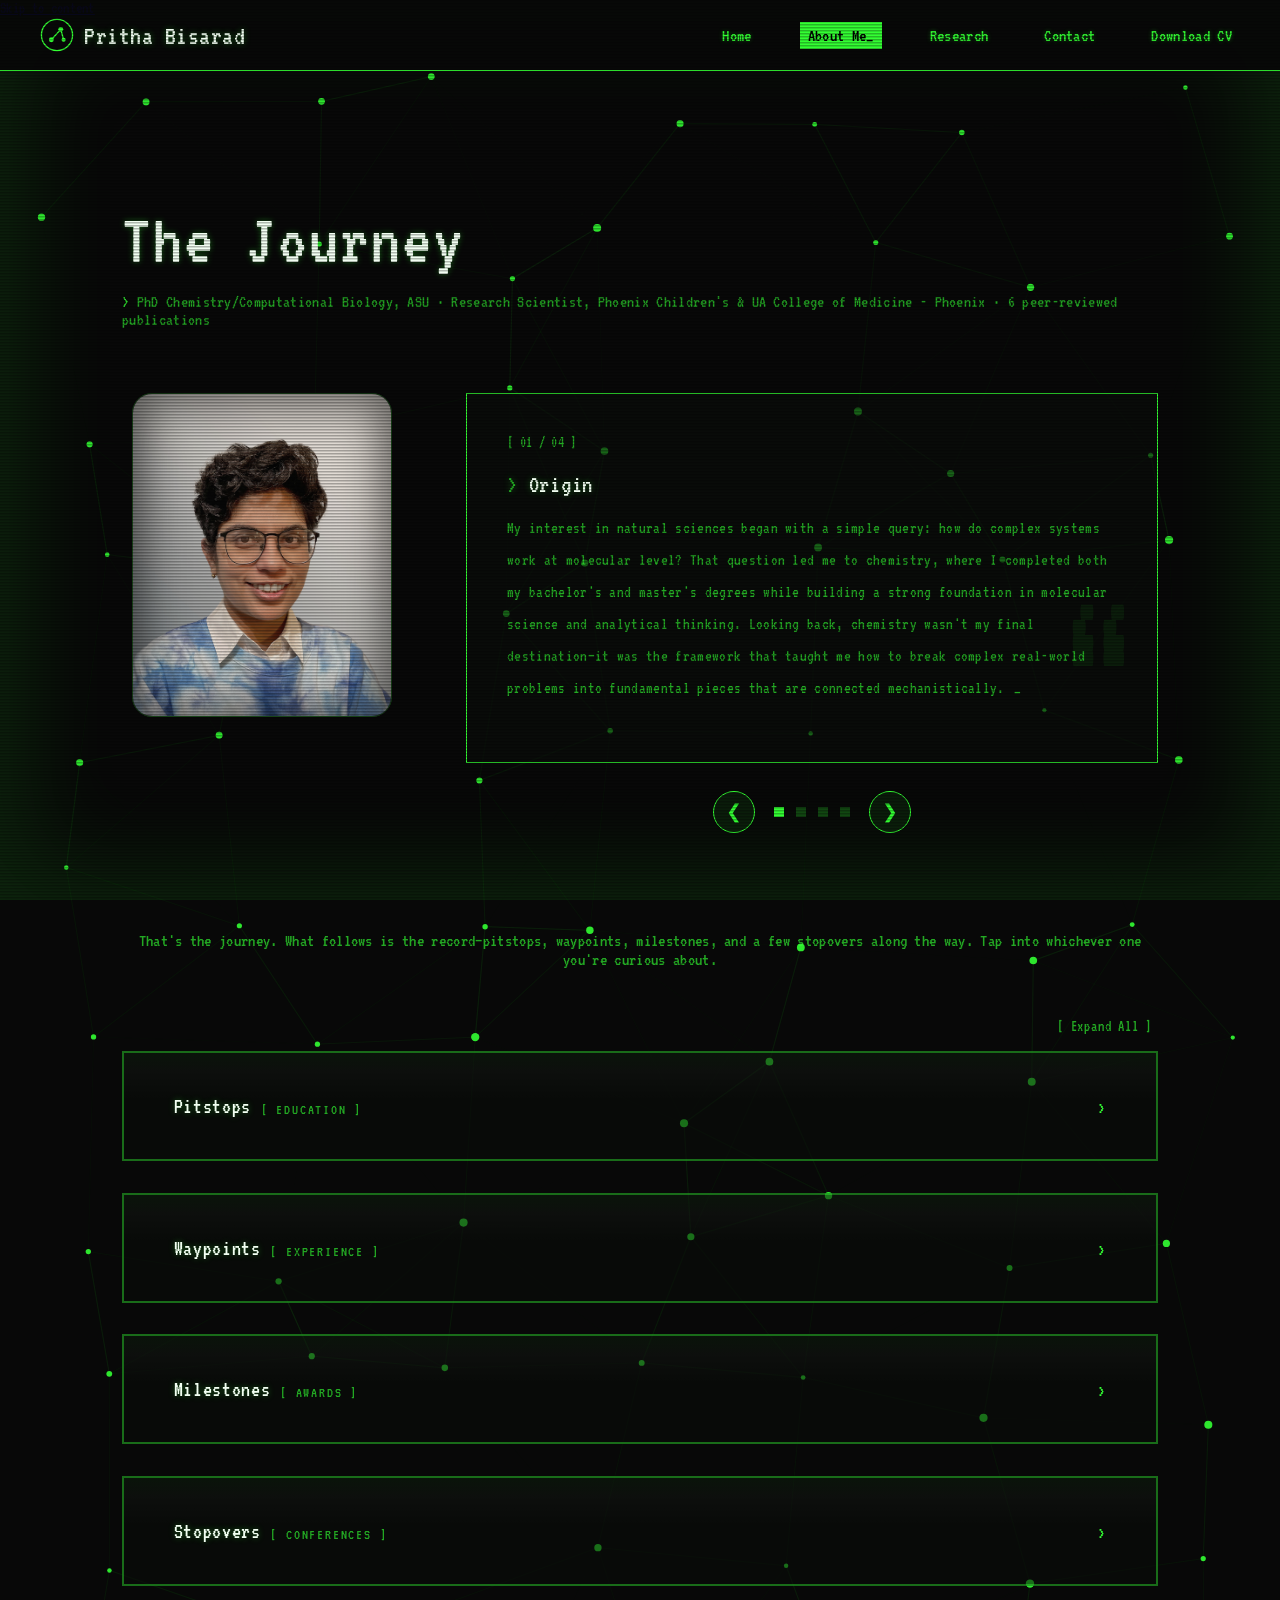
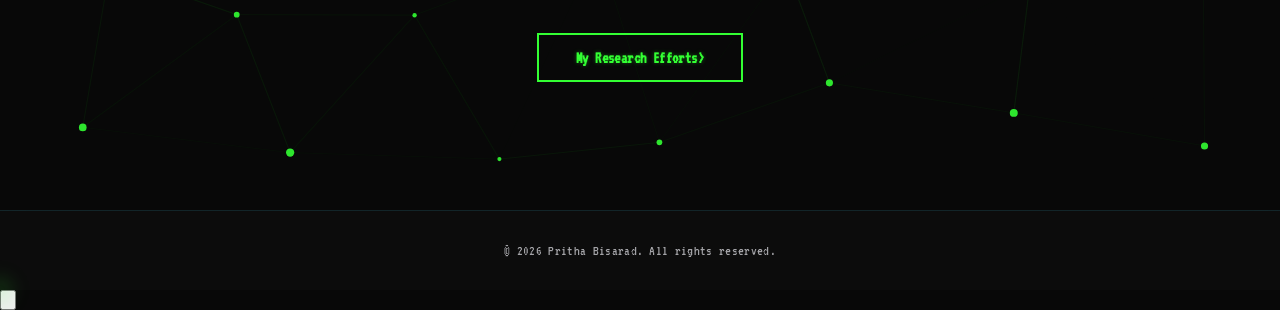
==== commit 13de52ba: "Add back to top button to about page" ====
--- a/about.html
+++ b/about.html
@@ -34,6 +34,8 @@
 </head>
 
 <body>
+
+<a href="#about-page" class="skip-link">Skip to content</a>
 
 <div class="crt-overlay" aria-hidden="true"></div>
 
@@ -402,6 +404,12 @@
     <script src="about.js"></script>
     <script src="script.js" defer></script>
 
+<button id="backToTop" class="back-to-top" aria-label="Back to top">
+    <svg viewBox="0 0 24 24" fill="none" stroke="currentColor" stroke-width="2" stroke-linecap="round" stroke-linejoin="round" aria-hidden="true">
+        <line x1="12" y1="19" x2="12" y2="5"></line>
+        <polyline points="5 12 12 5 19 12"></polyline>
+    </svg>
+</button>
 
 
 </body>
--- a/style.css
+++ b/style.css
@@ -1953,6 +1953,34 @@
 
 }
 
+/* A wordless nudge toward the first accordion item — pulses
+   twice, then stops for good, right as the reveal system
+   marks the card visible (tied to .is-visible, the same class
+   the shared scroll-reveal already manages, so this fires
+   exactly when the card actually appears rather than at page
+   load, which could be well before it's ever scrolled into
+   view). A finite, one-time animation on purpose — anything
+   looping would read as noise rather than a hint after the
+   first couple of seconds. */
+.accordion-item.is-visible .chevron-hint{
+
+    animation:chevronHint 1s ease-in-out 2;
+
+}
+
+@keyframes chevronHint{
+
+    0%, 100%{
+        transform:scale(1);
+    }
+
+    50%{
+        transform:scale(1.3);
+        text-shadow:0 0 10px var(--accent);
+    }
+
+}
+
 .accordion-panel{
 
     overflow:hidden;
@@ -1984,13 +2012,13 @@
    secondary read this needs. */
 .credentials-label{
 
-    font-size:.85rem;
+    font-size:.95rem;
 
     font-family:'VT323', monospace;
 
     color:var(--text-muted);
 
-    letter-spacing:.08em;
+    letter-spacing:.12em;
 
     text-shadow:none;
 
@@ -3025,11 +3053,11 @@
 
     margin-bottom:.75rem;
 
-    font-size:.85rem;
+    font-size:.95rem;
 
     font-weight:600;
 
-    letter-spacing:.15em;
+    letter-spacing:.18em;
 
     text-transform:uppercase;
 
@@ -3691,6 +3719,37 @@
 ===================================================== */
 
 @media print{
+
+    /* Forces browsers to render exactly the colors specified
+       below rather than potentially substituting/adjusting
+       them under a print "economy" mode, which behaves
+       inconsistently across browsers and could plausibly be
+       part of what was causing card content to render blank. */
+    *{
+
+        print-color-adjust:exact !important;
+        -webkit-print-color-adjust:exact !important;
+
+    }
+
+    /* CSS Grid has a well-documented history of unreliable
+       content-height calculation in print/PDF rendering
+       across browsers — exactly the kind of bug that could
+       draw a card's border (positioned by the grid) while
+       failing to correctly size and render its content. A
+       stacked block layout is also more appropriate for a
+       narrow printed page anyway, regardless of the bug. */
+    .timeline-item{
+
+        display:block !important;
+
+    }
+
+    .timeline-item > *{
+
+        margin-bottom:1.5rem;
+
+    }
 
     /* The scroll-reveal system (.reveal) starts every card
        and heading at opacity:0, only becoming visible via JS
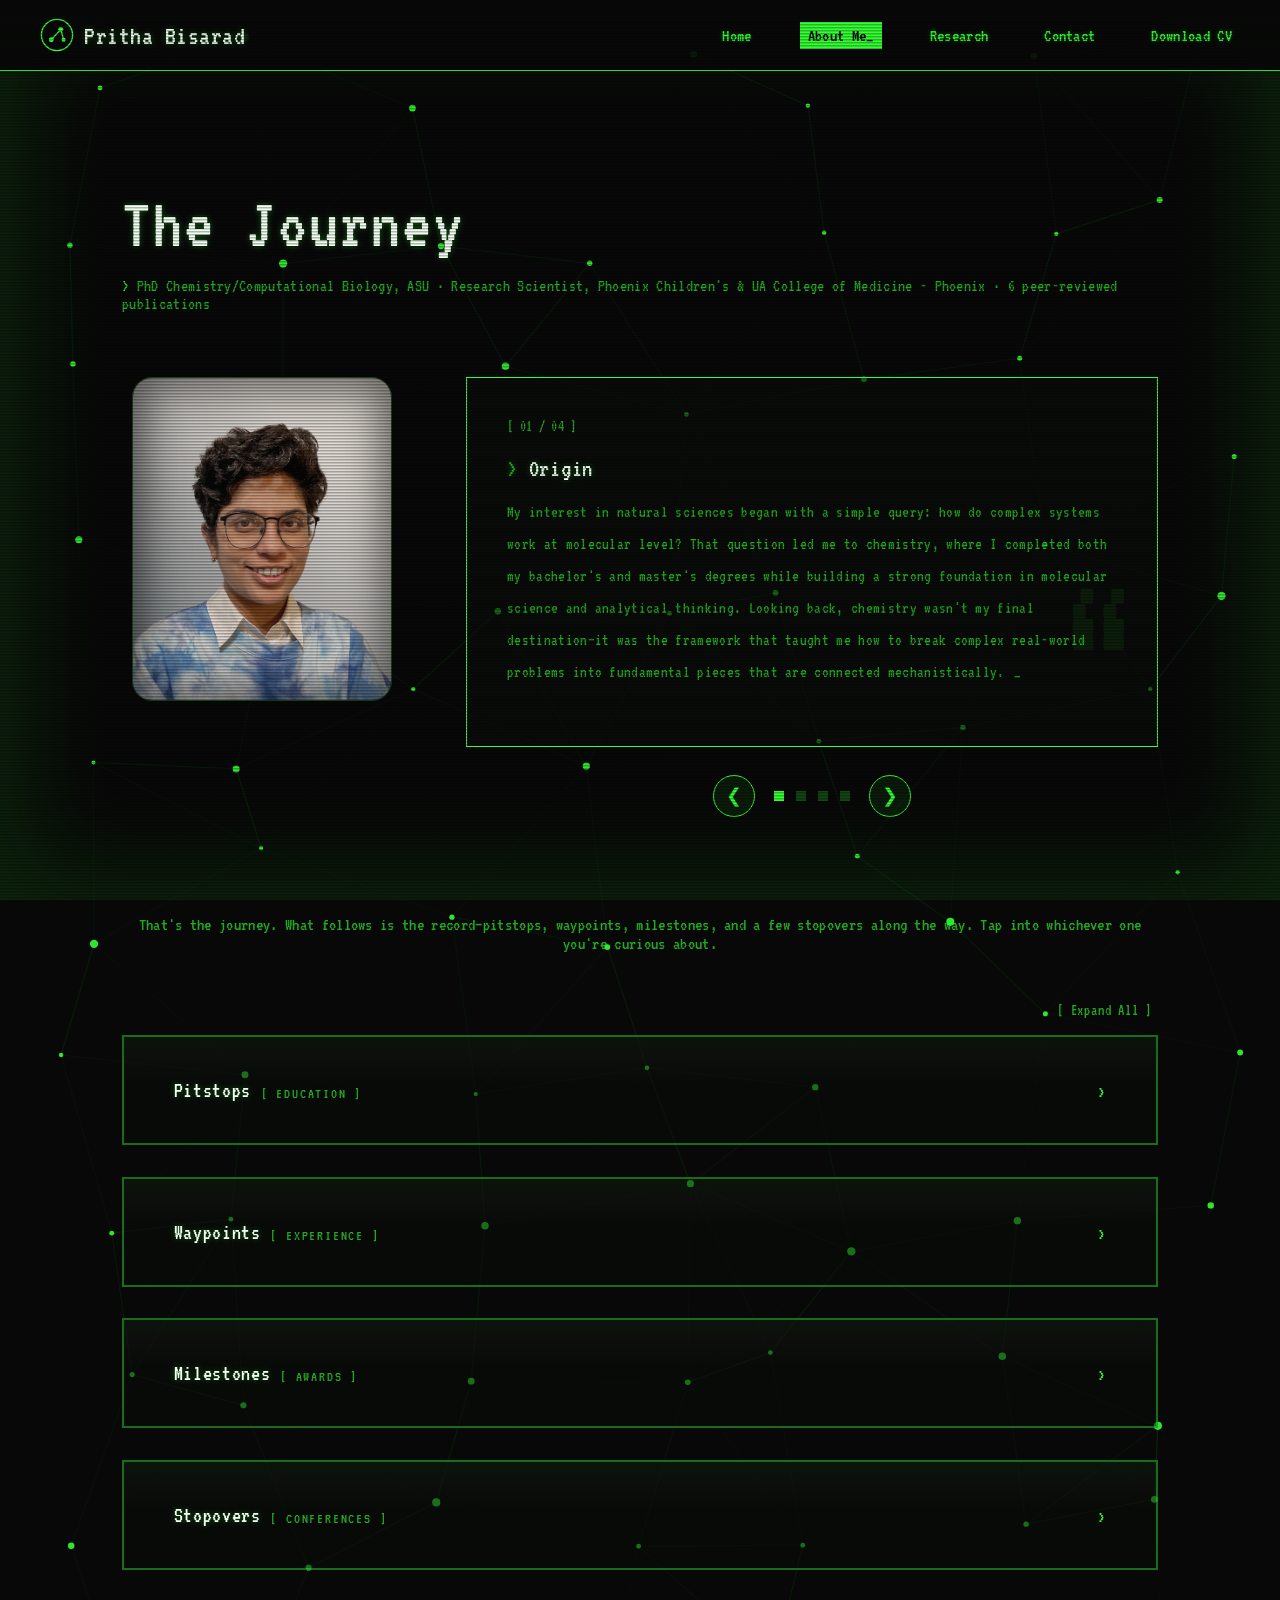
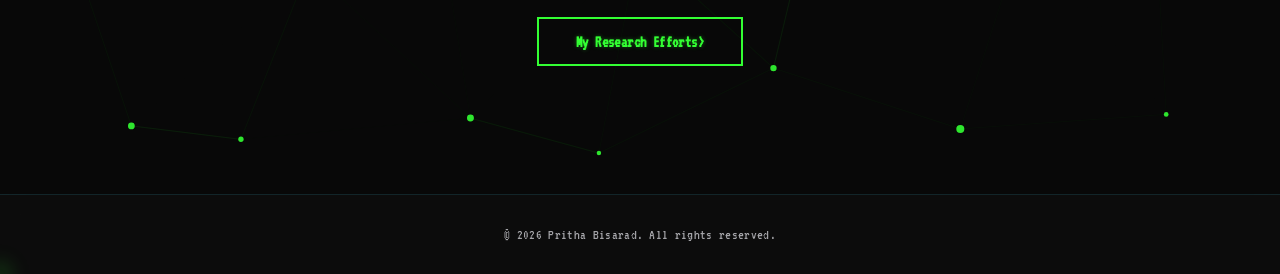
==== commit 6ffeb513: "Add deploy version comment to about.html" ====
--- a/about.html
+++ b/about.html
@@ -1,3 +1,4 @@
+<!-- deploy-version: 1 -->
 <!DOCTYPE html>
 <html lang="en">
 
--- a/style.css
+++ b/style.css
@@ -204,6 +204,96 @@
 }
 
 /* =====================================
+   Skip link
+   Off-screen until keyboard-focused, then
+   slides into view at the top of the page —
+   standard pattern letting keyboard/screen-
+   reader users jump past the nav straight to
+   the actual content.
+===================================== */
+
+.skip-link{
+
+    position:absolute;
+    top:-100px;
+    left:1rem;
+    z-index:1000;
+
+    padding:.75rem 1.5rem;
+
+    background:var(--bg);
+    color:var(--accent);
+    border:2px solid var(--accent);
+
+    font-family:'VT323', monospace;
+    font-size:1.1rem;
+
+    text-decoration:none;
+
+    transition:top .2s ease;
+
+}
+
+.skip-link:focus{
+
+    top:1rem;
+
+}
+
+/* =====================================
+   Back to top
+   Hidden (display:none, so it's out of the
+   tab order entirely, not just invisible)
+   until the page has been scrolled past a
+   threshold — toggled via .visible in
+   script.js.
+===================================== */
+
+.back-to-top{
+
+    display:none;
+
+    align-items:center;
+    justify-content:center;
+
+    position:fixed;
+    bottom:2rem;
+    right:2rem;
+    z-index:500;
+
+    width:48px;
+    height:48px;
+
+    background:var(--bg);
+    border:2px solid var(--accent);
+    color:var(--accent);
+
+    cursor:pointer;
+
+    transition:box-shadow .2s ease, border-color .2s ease;
+
+}
+
+.back-to-top.visible{
+
+    display:flex;
+
+}
+
+.back-to-top:hover{
+
+    box-shadow:0 0 20px rgba(51,255,51,.5);
+
+}
+
+.back-to-top svg{
+
+    width:20px;
+    height:20px;
+
+}
+
+/* =====================================
    Custom scrollbar
    Matches the dark/glass theme instead of
    the browser's default light scrollbar.
@@ -1483,7 +1573,7 @@
 
 }
 
-.publication-card:hover{
+.glass.publication-card:hover{
 
     transform:none;
 
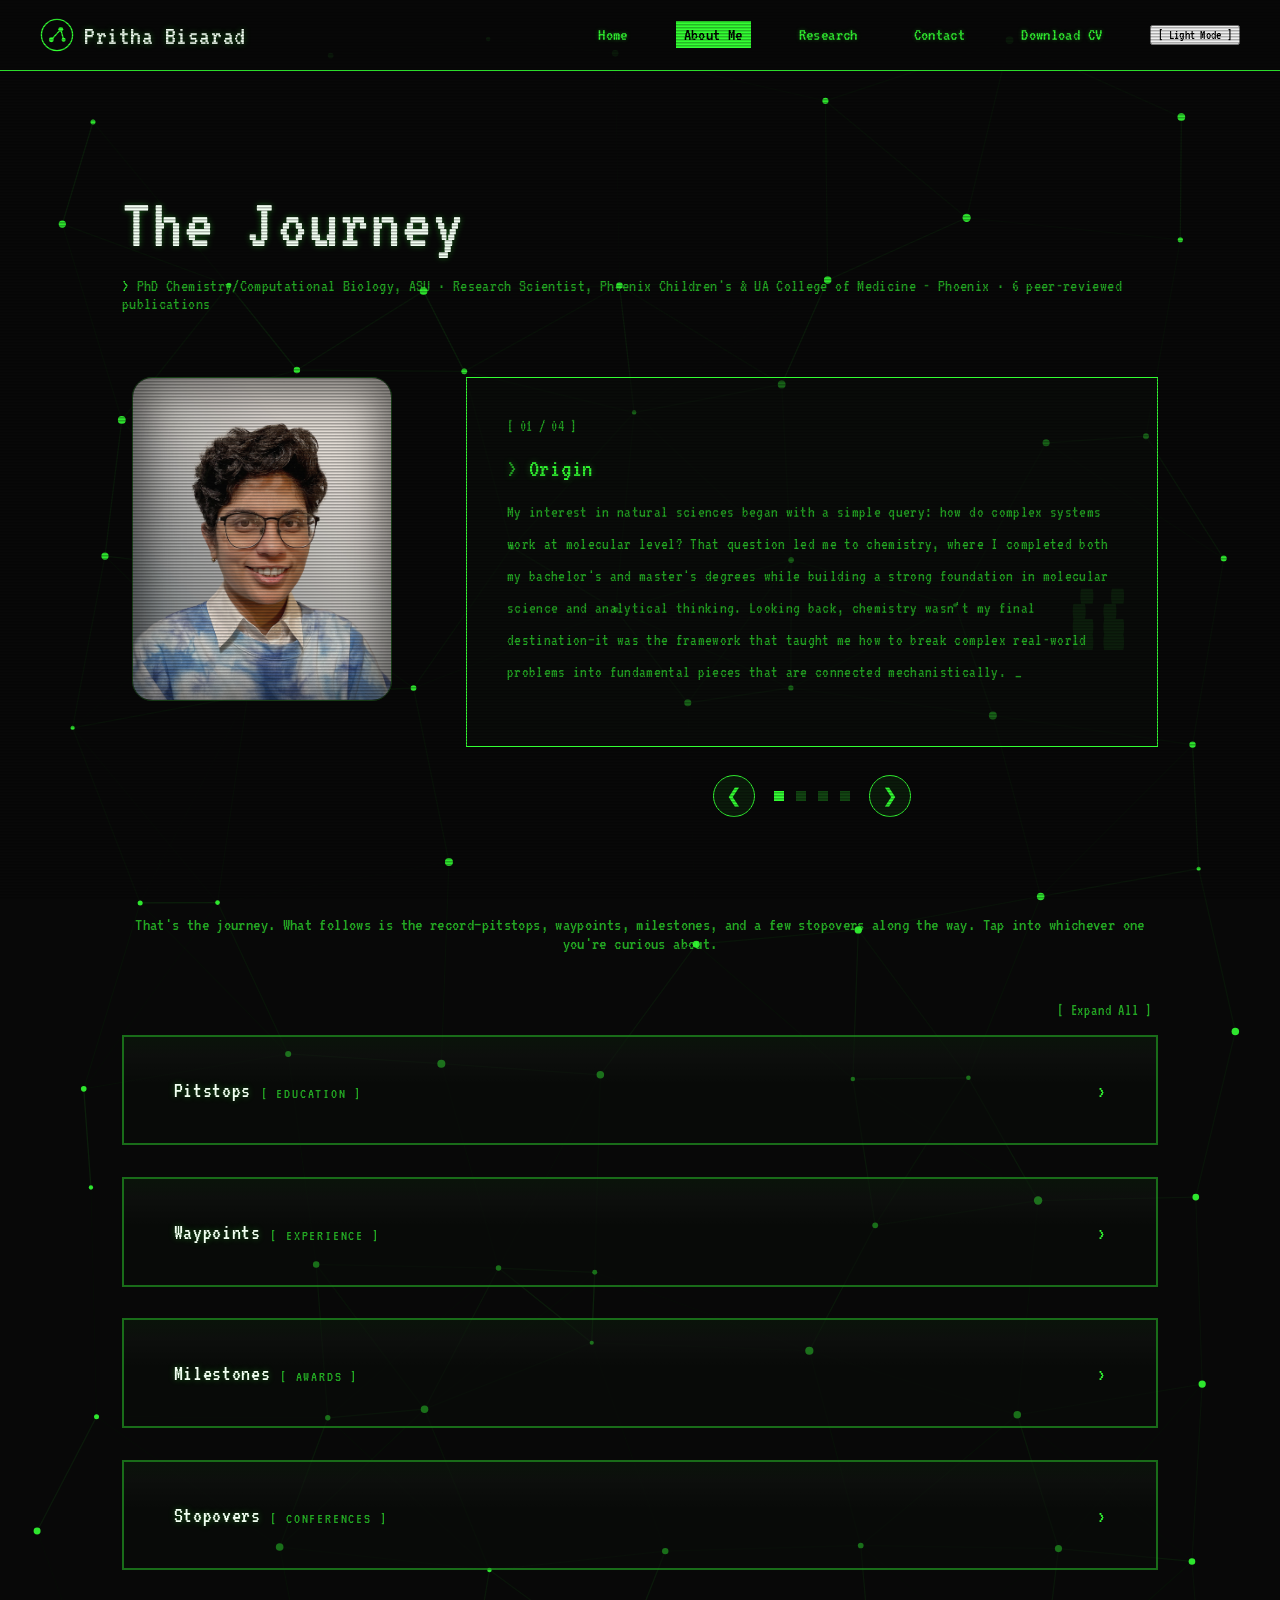
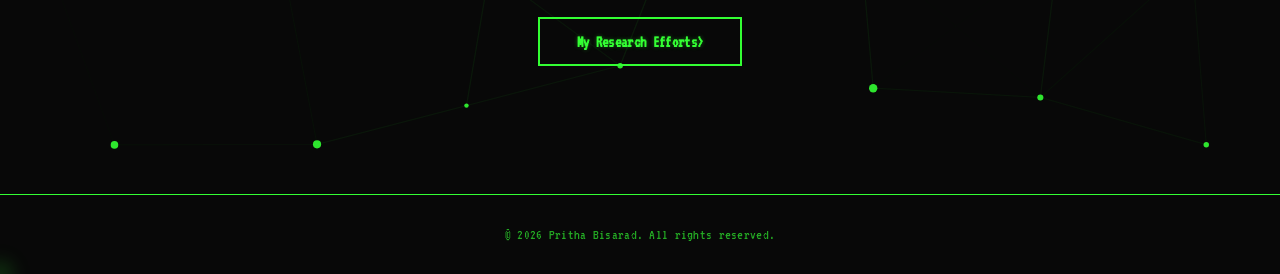
==== commit 74eda5e9: "Update deploy version and add theme toggle feature Updated deploy version and added theme toggle but" ====
--- a/about.html
+++ b/about.html
@@ -1,8 +1,17 @@
-<!-- deploy-version: 1 -->
+<!-- deploy-version: 2 -->
 <!DOCTYPE html>
 <html lang="en">
 
 <head>
+    <script>
+    (function(){
+        var saved = localStorage.getItem("theme");
+        if (saved === "light") {
+            document.documentElement.setAttribute("data-theme", "light");
+        }
+    })();
+    </script>
+
     <meta charset="UTF-8">
     <meta name="viewport" content="width=device-width, initial-scale=1.0">
 
@@ -31,6 +40,7 @@
     <link href="https://fonts.googleapis.com/css2?family=DM+Serif+Display:ital@0;1&family=Manrope:wght@300;400;500;600;700;800&family=VT323&display=swap" rel="stylesheet">
 
     <link rel="stylesheet" href="style.css">
+    <link rel="stylesheet" href="retro-theme.css">
 
 </head>
 
@@ -68,6 +78,7 @@
                 <li><a href="research.html">Research</a></li>
                 <li><a href="contact.html">Contact</a></li>
                 <li><a href="assets/Bisarad_Pritha_CV.pdf" target="_blank" rel="noopener noreferrer">Download CV</a></li>
+                <li><button id="themeToggle" class="theme-toggle" aria-label="Switch to light mode">[ Light Mode ]</button></li>
             </ul>
 
         </nav>
--- a/style.css
+++ b/style.css
@@ -1,3 +1,4 @@
+/* deploy-version: 1 */
 /* =====================================
    Global reset
    Without this, any element that sets both
--- a/retro-theme.css
+++ b/retro-theme.css
@@ -0,0 +1,708 @@
+/* =====================================================
+   RETRO TERMINAL THEME 
+===================================================== */
+
+:root{
+
+    --bg:#080808;
+    --surface:#0f0f0f;
+
+    /* A little white breaks up an entirely-green page —
+       reserved specifically for primary headings, so it
+       reads as intentional hierarchy (white = main content,
+       green = labels/metadata/chrome) rather than random
+       inconsistency. */
+    --heading-accent:#f2fff2;
+
+    /* Same white, dimmed via opacity — for secondary/nested
+       titles (a publication title inside a card, a card's
+       own h3) so they read as "part of the white tier" but
+       one step down from page-level h1/h2. */
+    --heading-accent-muted:rgba(242,255,242,.72);
+
+    --accent:#33ff33;
+    --accent-2:#33ff33;
+    --accent-2-soft:rgba(51,255,51,.16);
+    --accent-2-glow:rgba(51,255,51,.35);
+
+    --text:#33ff33;
+    --text-muted:rgba(51,255,51,.65);
+
+    --glass-bg:rgba(10,14,10,.55);
+    --glass-bg-hover:rgba(20,28,20,.7);
+    --glass-border:rgba(51,255,51,.4);
+    --glass-highlight:rgba(51,255,51,.04);
+    --glass-shadow:0 0 0 rgba(0,0,0,0);
+    --glass-shadow-hover:0 0 16px rgba(51,255,51,.25);
+    --glass-blur:0px;
+
+    --radius-sm:0px;
+    --radius-md:0px;
+    --radius-lg:0px;
+    --radius-xl:0px;
+
+}
+
+/* =====================================
+   Base
+===================================== */
+
+body,
+h1, h2, h3, h4, h5, h6,
+p, a, span, button, li,
+.logo-text,
+.nav-links,
+.cta-btn{
+
+    font-family:'VT323', monospace !important;
+    letter-spacing:.02em;
+
+}
+
+body{
+
+    background:var(--bg) !important;
+
+}
+
+/* Kill the shared ambient gradient/grain — flat CRT black
+   reads more authentic than a warm glow */
+body::before,
+body::after{
+
+    display:none !important;
+
+}
+
+h1, h2{
+
+    font-weight:400 !important;
+    letter-spacing:.03em !important;
+    text-shadow:0 0 6px var(--accent-2-glow);
+
+}
+
+h3{
+
+    text-shadow:0 0 4px var(--accent-2-glow);
+
+}
+
+p{
+
+    color:var(--text-muted);
+
+}
+
+/* =====================================
+   CRT scanline overlay
+===================================== */
+
+.crt-overlay{
+
+    position:fixed;
+    inset:0;
+
+    z-index:9997;
+
+    pointer-events:none;
+
+    background:repeating-linear-gradient(
+        0deg,
+        rgba(0,0,0,0) 0px,
+        rgba(0,0,0,0) 1px,
+        rgba(0,0,0,.28) 2px,
+        rgba(0,0,0,.28) 3px
+    );
+
+    mix-blend-mode:multiply;
+
+    animation:crtFlicker 6s infinite;
+
+}
+
+@keyframes crtFlicker{
+
+    0%, 92%, 100%{ opacity:1; }
+    93%{ opacity:.85; }
+    94%{ opacity:1; }
+    96%{ opacity:.92; }
+
+}
+
+/* =====================================
+   Header / Nav
+===================================== */
+
+header{
+
+    background:rgba(8,8,8,.92) !important;
+    backdrop-filter:none !important;
+    border-bottom:1px solid var(--accent) !important;
+
+}
+
+.logo-text{
+
+    font-size:1.7rem !important;
+    text-shadow:0 0 6px var(--accent-2-glow);
+
+}
+
+.nav-links a{
+
+    text-shadow:0 0 4px var(--accent-2-glow);
+    transition:none !important;
+
+}
+
+.nav-links a::after{
+
+    display:none !important;
+
+}
+
+.nav-links a:hover,
+.nav-links a.active{
+
+    background:var(--accent) !important;
+    color:#000 !important;
+    text-shadow:none !important;
+
+}
+
+@media (max-width:768px){
+
+    .nav-links{
+
+        background:rgba(8,8,8,.96) !important;
+        border-bottom:1px solid var(--accent) !important;
+
+    }
+
+}
+
+/* =====================================
+   Hero
+===================================== */
+
+.hero-content h1{
+
+    color:var(--heading-accent) !important;
+    text-shadow:0 0 8px var(--accent-2-glow), 0 0 20px rgba(51,255,51,.2);
+
+}
+
+.hero-content h1::before{
+
+    content:"guest@pritha-bisarad:~$ whoami";
+
+    display:block;
+
+    font-size:1rem;
+
+    color:var(--text-muted);
+
+    text-shadow:none;
+
+    margin-bottom:.75rem;
+
+    letter-spacing:0;
+
+}
+
+.hero-content h1::after{
+
+    content:"_";
+
+    animation:blink 1s step-end infinite;
+
+}
+
+@keyframes blink{
+
+    0%, 100%{ opacity:1; }
+    50%{ opacity:0; }
+
+}
+
+.hero-content p{
+
+    color:var(--text-muted);
+
+}
+
+.hero-content p::before{
+
+    content:"# ";
+
+    color:rgba(51,255,51,.4);
+
+}
+
+.cta-btn{
+
+    border-radius:0 !important;
+    border:2px solid var(--accent) !important;
+    background:transparent !important;
+    box-shadow:none !important;
+    text-shadow:0 0 4px var(--accent-2-glow);
+    transition:none !important;
+
+}
+
+.cta-btn::before{
+
+    display:none !important;
+
+}
+
+.cta-btn:hover{
+
+    background:var(--accent) !important;
+    color:#000 !important;
+    text-shadow:none !important;
+    transform:none !important;
+    box-shadow:0 0 26px rgba(51,255,51,.55) !important;
+
+}
+
+.cta-btn::after{
+
+    content:" >";
+
+}
+
+/* =====================================
+   Overview / Interest Cards
+===================================== */
+
+#overview h2::before,
+#publications h2::before{
+
+    content:"> ";
+    color:rgba(51,255,51,.5);
+
+}
+
+#overview h2,
+#publications h2{
+
+    color:var(--heading-accent) !important;
+
+}
+
+.overview-subtitle{
+
+    color:var(--heading-accent-muted) !important;
+
+}
+
+.interest-card{
+
+    background:rgba(10,14,10,.6) !important;
+    border:1px solid var(--accent) !important;
+    border-radius:0 !important;
+    backdrop-filter:none !important;
+    -webkit-backdrop-filter:none !important;
+    box-shadow:none !important;
+    transition:border-color .2s ease, box-shadow .2s ease !important;
+
+}
+
+.interest-card::before{
+
+    display:none !important;
+
+}
+
+.interest-card:hover{
+
+    transform:none !important;
+    box-shadow:0 0 26px rgba(51,255,51,.55) !important;
+
+}
+
+.interest-icon{
+
+    border:1px solid var(--accent) !important;
+    border-radius:50% !important;
+    background:rgba(51,255,51,.04) !important;
+    color:var(--accent) !important;
+
+}
+
+.interest-card h3{
+
+    color:var(--heading-accent-muted) !important;
+    text-shadow:0 0 4px var(--accent-2-glow);
+
+}
+
+/* Connector line + pulse — redeclared in green instead of
+   the shared amber (those rules hardcode hex, not tokens,
+   so they need a full redeclaration rather than a variable
+   swap) */
+
+.interest-grid::before{
+
+    background:linear-gradient(
+        90deg,
+        transparent,
+        rgba(51,255,51,.25) 12%,
+        rgba(51,255,51,.25) 88%,
+        transparent) !important;
+
+}
+
+.interest-grid::after{
+
+    background:var(--accent) !important;
+    box-shadow:
+        0 0 8px 2px rgba(51,255,51,.85),
+        0 0 18px 5px rgba(51,255,51,.35) !important;
+
+}
+
+/* =====================================
+   Publications
+===================================== */
+
+.publication-card{
+
+    background:rgba(10,14,10,.5) !important;
+    border:1px solid var(--accent) !important;
+    border-radius:0 !important;
+    backdrop-filter:none !important;
+    -webkit-backdrop-filter:none !important;
+    box-shadow:none !important;
+    transition:border-color .2s ease, box-shadow .2s ease !important;
+
+}
+
+.publication-card:hover{
+
+    transform:none !important;
+    border-color:var(--accent) !important;
+    box-shadow:0 0 26px rgba(51,255,51,.55) !important;
+
+}
+
+.publication-info h3{
+
+    color:var(--heading-accent-muted) !important;
+    text-shadow:0 0 4px var(--accent-2-glow);
+
+}
+
+.publication-thumbnail img{
+
+    filter:grayscale(1) brightness(1.4) sepia(1) hue-rotate(60deg) saturate(4);
+
+}
+
+/* =====================================
+   Footer
+===================================== */
+
+footer{
+
+    background:rgba(8,8,8,.92) !important;
+    border-top:1px solid var(--accent) !important;
+    backdrop-filter:none !important;
+
+}
+
+/* =====================================
+   Cursor glow (particle colors handled
+   separately in cursor.js)
+===================================== */
+
+#cursor-glow{
+
+    background:radial-gradient(circle, rgba(51,255,51,.22), transparent 70%) !important;
+
+}
+
+/* =====================================
+   Scrollbar
+===================================== */
+
+::-webkit-scrollbar-thumb{
+
+    background:var(--accent) !important;
+
+}
+
+html{
+
+    scrollbar-color:var(--accent) rgba(8,8,8,.4) !important;
+
+}
+
+/* =====================================================
+   ABOUT PAGE
+===================================================== */
+
+.about-header h1{
+
+    color:var(--heading-accent) !important;
+
+}
+
+.journey-card{
+
+    background:rgba(10,14,10,.6) !important;
+    border:1px solid var(--accent) !important;
+    border-radius:0 !important;
+    backdrop-filter:none !important;
+    -webkit-backdrop-filter:none !important;
+    box-shadow:none !important;
+    transition:border-color .2s ease, box-shadow .2s ease !important;
+
+}
+
+.journey-card:hover{
+
+    /* Explicit override — the shared style.css sets an amber
+       border-color on this exact hover state, and this is the
+       property that actually needs to win, not just the glow. */
+    border-color:var(--accent) !important;
+    border-width:2px !important;
+    box-shadow:0 0 28px rgba(51,255,51,.55) !important;
+
+}
+
+.journey-card::after{
+
+    color:rgba(51,255,51,.08) !important;
+
+}
+
+.journey-card h2{
+
+    color:var(--accent) !important;
+
+}
+
+.chapter-number{
+
+    color:var(--text-muted) !important;
+
+}
+
+.chapter-number::before{
+
+    content:"[ ";
+
+}
+
+.chapter-number::after{
+
+    content:" ]";
+
+}
+
+#prev,
+#next{
+
+    background:rgba(51,255,51,.08) !important;
+    border:1px solid var(--accent) !important;
+    color:var(--accent) !important;
+    transition:none !important;
+
+}
+
+#prev:hover,
+#next:hover{
+
+    background:var(--accent) !important;
+    color:#000 !important;
+    transform:none !important;
+
+}
+
+.dot{
+
+    background:rgba(51,255,51,.25) !important;
+    border-radius:0 !important;
+
+}
+
+.dot.active{
+
+    background:var(--accent) !important;
+}
+
+/* =====================================================
+   RESEARCH PAGE
+===================================================== */
+
+.research-hero h1{
+
+    color:var(--heading-accent) !important;
+
+}
+
+.research-hero p{
+
+    color:var(--text-muted) !important;
+
+}
+
+.timeline-spine{
+
+    background:rgba(51,255,51,.25) !important;
+
+}
+
+.timeline-node{
+
+    border-color:var(--accent) !important;
+    background:var(--bg) !important;
+
+}
+
+.timeline-item.right .timeline-node{
+
+    border-color:var(--accent) !important;
+
+}
+
+.timeline-card{
+
+    background:rgba(10,14,10,.5) !important;
+    border:1px solid var(--accent) !important;
+    border-radius:0 !important;
+    backdrop-filter:none !important;
+    -webkit-backdrop-filter:none !important;
+    transition:border-color .2s ease, box-shadow .2s ease !important;
+
+}
+
+.timeline-card:hover{
+
+    transform:none !important;
+    border:1px solid var(--accent) !important;
+    box-shadow:0 0 26px rgba(51,255,51,.55) !important;
+
+}
+
+.timeline-card::after{
+
+    background:rgba(51,255,51,.3) !important;
+
+}
+
+.timeline-card h2{
+
+    color:var(--heading-accent) !important;
+
+}
+
+.timeline-card p{
+
+    color:var(--text-muted) !important;
+
+}
+
+.research-topic::before{
+
+    content:"[ ";
+
+}
+
+.research-topic::after{
+
+    content:" ]";
+
+}
+
+.publication{
+
+    border-top:1px solid rgba(51,255,51,.15) !important;
+
+}
+
+.publication h3{
+
+    color:var(--heading-accent-muted) !important;
+
+}
+
+.publication h3::before{
+
+    content:"> ";
+    color:rgba(51,255,51,.5);
+
+}
+
+.publication p{
+
+    color:var(--text-muted) !important;
+
+}
+
+.research-cta h2{
+
+    color:var(--heading-accent) !important;
+
+}
+
+.research-cta p{
+
+    color:var(--text-muted) !important;
+
+}
+
+/* =====================================================
+   CONTACT PAGE
+===================================================== */
+
+.contact-hero h1{
+
+    color:var(--heading-accent) !important;
+
+}
+
+.contact-hero p{
+
+    color:var(--text-muted) !important;
+
+}
+
+.contact-card{
+
+    color:var(--accent) !important;
+
+}
+
+.contact-card:hover{
+
+    /* Same fix as journey-card — style.css sets an amber
+       border-color + amber box-shadow on this exact hover
+       state that would otherwise leak through untouched. */
+    transform:none !important;
+    border-color:var(--accent) !important;
+    border-width:2px !important;
+    box-shadow:0 0 28px rgba(51,255,51,.55) !important;
+
+}
+
+.contact-card p{
+
+    color:var(--text-muted) !important;
+
+}
+
+.contact-card::after{
+
+    color:rgba(51,255,51,.6) !important;
+
+}
+
+.contact-card:hover::after{
+
+    color:var(--accent) !important;
+
+}
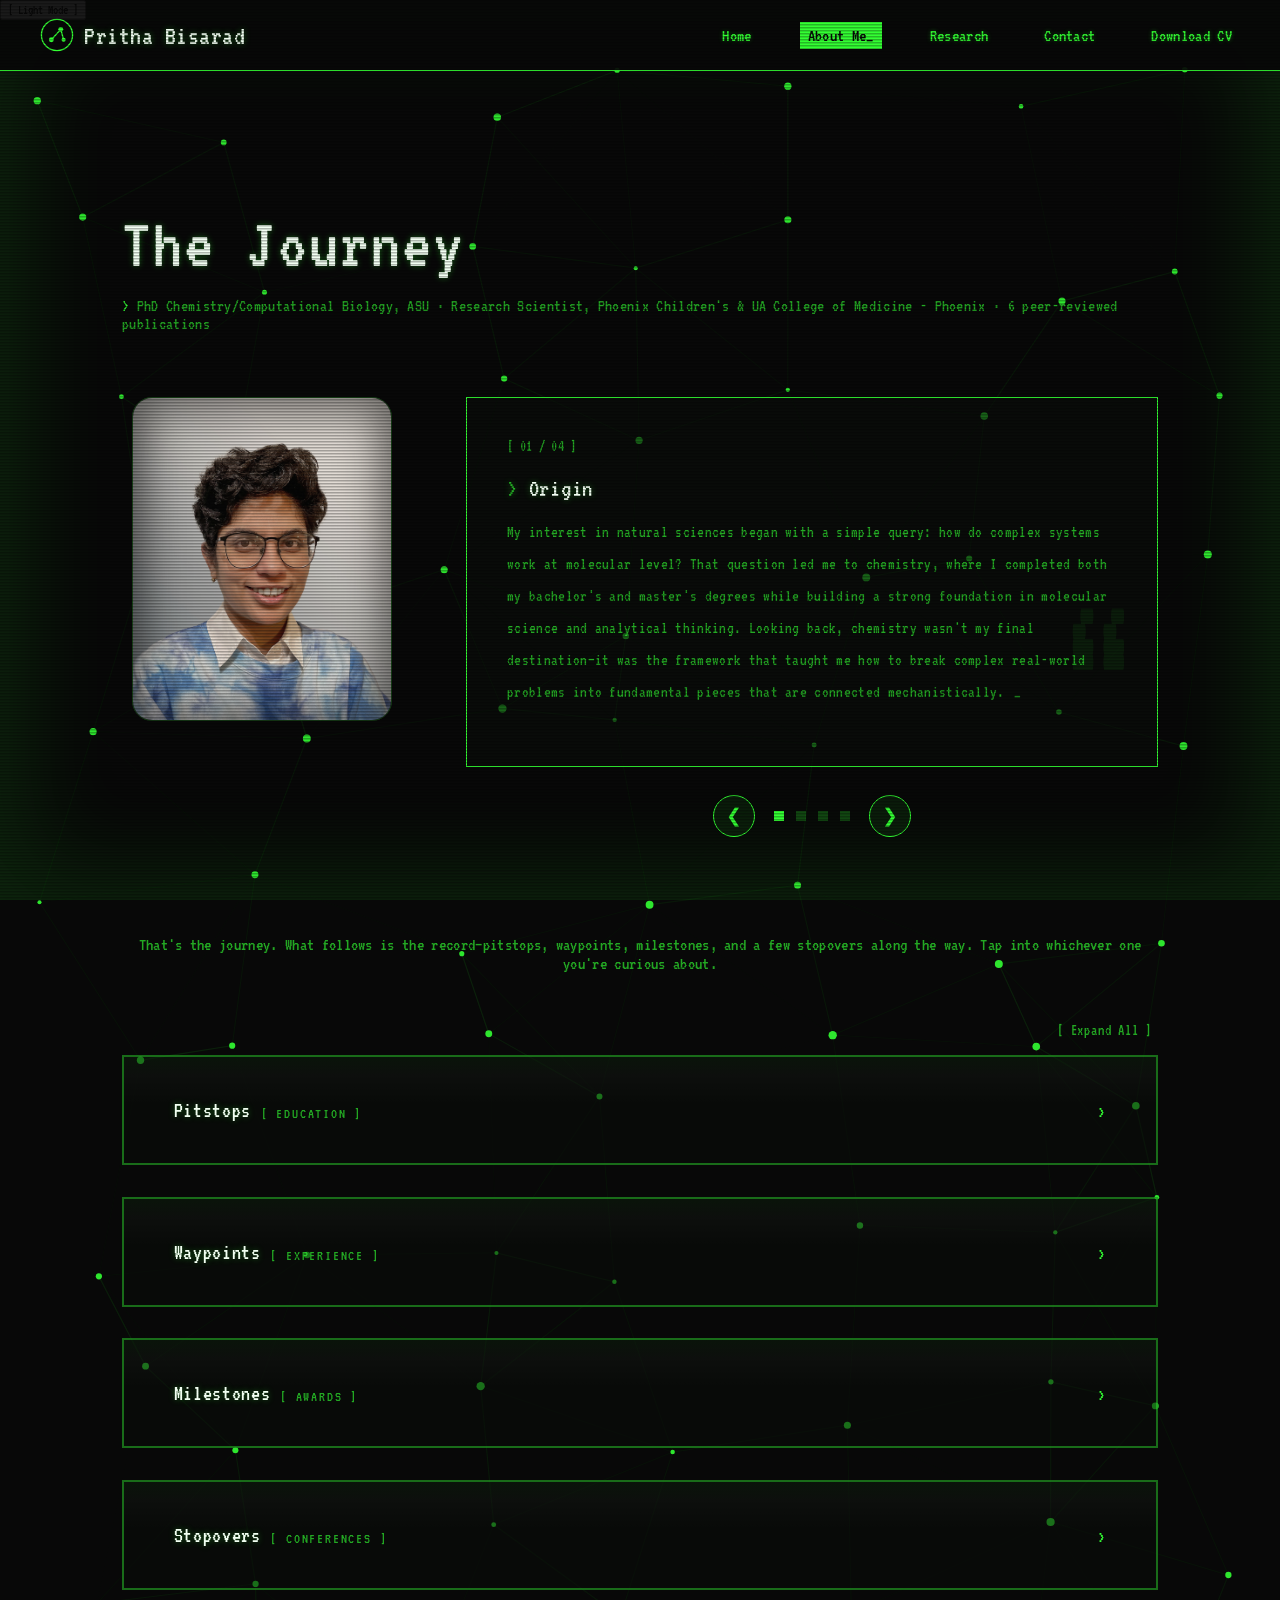
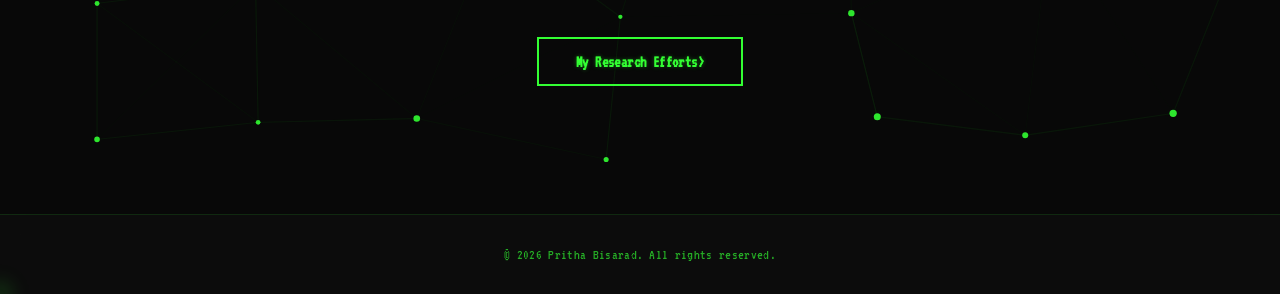
==== commit 9ec81366: "Update deploy version and enhance theme toggle button Updated the deploy version and modified the th" ====
--- a/about.html
+++ b/about.html
@@ -1,4 +1,4 @@
-<!-- deploy-version: 2 -->
+<!-- deploy-version: 3 -->
 <!DOCTYPE html>
 <html lang="en">
 
@@ -78,11 +78,16 @@
                 <li><a href="research.html">Research</a></li>
                 <li><a href="contact.html">Contact</a></li>
                 <li><a href="assets/Bisarad_Pritha_CV.pdf" target="_blank" rel="noopener noreferrer">Download CV</a></li>
-                <li><button id="themeToggle" class="theme-toggle" aria-label="Switch to light mode">[ Light Mode ]</button></li>
             </ul>
 
         </nav>
     </header>
+
+    <button id="themeToggle" class="theme-switch" role="switch" aria-checked="false" aria-label="Switch to light mode">
+        <span class="theme-switch-track">
+            <span class="theme-switch-knob"></span>
+        </span>
+    </button>
 
     <main id="about-page">
 
--- a/style.css
+++ b/style.css
@@ -1,4 +1,4 @@
-/* deploy-version: 1 */
+/* deploy-version: 3 */
 /* =====================================
    Global reset
    Without this, any element that sets both
@@ -26,9 +26,30 @@
 
     --accent: #33ff33;
 
+    /* Raw R,G,B triplet (no alpha) — lets every hardcoded
+       rgba(var(--accent-rgb),X) elsewhere in this file become
+       rgba(var(--accent-rgb),X) instead, so a single
+       variable redefinition under [data-theme="light"]
+       retints every glow, border, and background at once
+       rather than needing ~40 individual overrides. */
+    --accent-rgb: 51,255,51;
+
+    /* Surface tones — header/scrollbar (near-black, close to
+       --bg), visible card backgrounds (a touch lighter than
+       --bg so cards read as distinct surfaces), and a subtle
+       overlay tone (footer, vignette). These were previously
+       hardcoded rgba(var(--surface-rgb),...) / rgba(var(--card-bg-rgb),...) /
+       rgba(var(--overlay-rgb),...) throughout the file — dark-neutral
+       values that were never green to begin with, so they
+       were missed entirely by the accent-color conversion
+       above. Converting them the same way now. */
+    --surface-rgb: 8,8,8;
+    --card-bg-rgb: 10,14,10;
+    --overlay-rgb: 17,17,17;
+
     --text: #33ff33;
 
-    --text-muted: rgba(51,255,51,.65);
+    --text-muted: rgba(var(--accent-rgb),.65);
 
     /* A little white breaks up an entirely-green page —
        reserved specifically for primary headings, so it
@@ -98,8 +119,8 @@
     ===================================== */
 
     --accent-2: #33ff33;
-    --accent-2-soft: rgba(51,255,51,.16);
-    --accent-2-glow: rgba(51,255,51,.35);
+    --accent-2-soft: rgba(var(--accent-rgb),.16);
+    --accent-2-glow: rgba(var(--accent-rgb),.35);
 
 }
 
@@ -283,7 +304,7 @@
 
 .back-to-top:hover{
 
-    box-shadow:0 0 20px rgba(51,255,51,.5);
+    box-shadow:0 0 20px rgba(var(--accent-rgb),.5);
 
 }
 
@@ -303,7 +324,7 @@
 html{
 
     scrollbar-width:thin;
-    scrollbar-color:var(--accent) rgba(8,8,8,.4);
+    scrollbar-color:var(--accent) rgba(var(--surface-rgb),.4);
 
 }
 
@@ -315,7 +336,7 @@
 
 ::-webkit-scrollbar-track{
 
-    background:rgba(8,8,8,.4);
+    background:rgba(var(--surface-rgb),.4);
 
 }
 
@@ -352,7 +373,7 @@
 
     pointer-events:none;
 
-    box-shadow:inset 0 0 90px 30px rgba(51,255,51,.12);
+    box-shadow:inset 0 0 90px 30px rgba(var(--accent-rgb),.12);
 
 }
 
@@ -399,7 +420,7 @@
 
     height:2px;
 
-    background:linear-gradient(180deg, transparent, rgba(51,255,51,.4), transparent);
+    background:linear-gradient(180deg, transparent, rgba(var(--accent-rgb),.4), transparent);
 
     z-index:-1;
 
@@ -552,9 +573,9 @@
 
     background:var(--text-muted);
     border-color:var(--text-muted);
-    color:#000;
-
-    box-shadow:0 0 16px rgba(51,255,51,.3);
+    color:var(--bg);
+
+    box-shadow:0 0 16px rgba(var(--accent-rgb),.3);
 
 }
 
@@ -566,7 +587,7 @@
 
     color:var(--heading-accent);
 
-    text-shadow:0 0 8px var(--accent-2-glow), 0 0 20px rgba(51,255,51,.2);
+    text-shadow:0 0 8px var(--accent-2-glow), 0 0 20px rgba(var(--accent-rgb),.2);
 
 }
 
@@ -686,7 +707,7 @@
 
     content:"# ";
 
-    color:rgba(51,255,51,.4);
+    color:rgba(var(--accent-rgb),.4);
 
 }
 
@@ -828,7 +849,7 @@
 
         overflow:hidden;
 
-        background:rgba(8,8,8,.96);
+        background:rgba(var(--surface-rgb),.96);
 
         backdrop-filter:none;
 
@@ -881,7 +902,7 @@
 
     backdrop-filter:none;
 
-    background:rgba(8,8,8,.92);
+    background:rgba(var(--surface-rgb),.92);
 
     border-bottom:1px solid var(--accent);
 
@@ -894,7 +915,7 @@
    so the header always shows plain at the very top */
 header.header-scrolled{
 
-    background:rgba(8,8,8,.96);
+    background:rgba(var(--surface-rgb),.96);
 
 }
 
@@ -1017,7 +1038,7 @@
 .nav-links a.active{
 
     background:var(--accent);
-    color:#000;
+    color:var(--bg);
     text-shadow:none;
 }
 
@@ -1030,7 +1051,7 @@
 
     display:inline;
 
-    color:#000;
+    color:var(--bg);
 
     animation:blink 1s step-end infinite;
 
@@ -1197,8 +1218,8 @@
     background:linear-gradient(
     90deg,
     transparent,
-    rgba(51,255,51,.25) 12%,
-    rgba(51,255,51,.25) 88%,
+    rgba(var(--accent-rgb),.25) 12%,
+    rgba(var(--accent-rgb),.25) 88%,
     transparent);
 
 }
@@ -1230,8 +1251,8 @@
     background:var(--accent);
 
     box-shadow:
-        0 0 8px 2px rgba(51,255,51,.85),
-        0 0 18px 5px rgba(51,255,51,.35);
+        0 0 8px 2px rgba(var(--accent-rgb),.85),
+        0 0 18px 5px rgba(var(--accent-rgb),.35);
 
     opacity:0;
 
@@ -1279,7 +1300,7 @@
 
 .interest-card{
 
-    background:rgba(10,14,10,.6);
+    background:rgba(var(--card-bg-rgb),.6);
 
     border:1px solid var(--accent);
 
@@ -1333,7 +1354,7 @@
 
     border-color:var(--accent);
 
-    box-shadow:0 0 26px rgba(51,255,51,.55);
+    box-shadow:0 0 26px rgba(var(--accent-rgb),.55);
 
 }
 
@@ -1376,7 +1397,7 @@
     border:1px solid var(--accent);
     border-radius:50%;
 
-    background:rgba(51,255,51,.04);
+    background:rgba(var(--accent-rgb),.04);
 
     color:var(--accent);
 
@@ -1543,7 +1564,7 @@
 
 .publication-card{
 
-    background:rgba(10,14,10,.5);
+    background:rgba(var(--card-bg-rgb),.5);
 
     border:1px solid var(--accent);
 
@@ -1580,7 +1601,7 @@
 
     border-color:var(--accent);
 
-    box-shadow:0 0 26px rgba(51,255,51,.55);
+    box-shadow:0 0 26px rgba(var(--accent-rgb),.55);
 
 }
 
@@ -1669,15 +1690,15 @@
 
     text-align: center;
 
-    color: rgba(244,245,251,.65);
+    color: var(--text-muted);
     font-size: 0.9rem;
 
     backdrop-filter: blur(14px);
     -webkit-backdrop-filter: blur(14px);
 
-    background: rgba(17,17,17,.55);
-
-    border-top: 1px solid rgba(71,216,255,.12);
+    background: rgba(var(--overlay-rgb),.55);
+
+    border-top: 1px solid rgba(var(--accent-rgb),.12);
 }
 
 footer p {
@@ -1755,7 +1776,7 @@
 
     background:
         radial-gradient(circle,
-        rgba(51,255,51,.18),
+        rgba(var(--accent-rgb),.18),
         transparent 70%);
 
     transform:translate(-50%,-50%);
@@ -1819,12 +1840,12 @@
 .cta-btn:hover{
 
     background:var(--accent);
-    color:#000;
+    color:var(--bg);
     text-shadow:none;
     transform:none;
 
     box-shadow:
-        0 0 26px rgba(51,255,51,.55);
+        0 0 26px rgba(var(--accent-rgb),.55);
 
 }
 
@@ -1980,7 +2001,7 @@
 .glass.accordion-item.active{
 
     border-color:var(--accent);
-    box-shadow:0 0 26px rgba(51,255,51,.55);
+    box-shadow:0 0 26px rgba(var(--accent-rgb),.55);
 
 }
 
@@ -2248,7 +2269,7 @@
     pointer-events:none;
 
     box-shadow:
-        inset 0 0 40px 12px rgba(17,17,17,.55);
+        inset 0 0 40px 12px rgba(var(--overlay-rgb),.55);
 
 }
 
@@ -2274,7 +2295,7 @@
 
     overflow:hidden;
 
-    background: rgba(10,14,10,.6);
+    background: rgba(var(--card-bg-rgb),.6);
     border: 1px solid var(--accent);
     border-radius: 0;
     padding: 2.5rem;
@@ -2313,7 +2334,7 @@
     font-size:12rem;
     line-height:1;
 
-    color:rgba(51,255,51,.08);
+    color:rgba(var(--accent-rgb),.08);
 
     pointer-events:none;
 
@@ -2344,7 +2365,7 @@
 
     border-width:2px;
 
-    box-shadow:0 0 28px rgba(51,255,51,.55);
+    box-shadow:0 0 28px rgba(var(--accent-rgb),.55);
 
 }
 
@@ -2439,7 +2460,7 @@
 
     border-radius:50%;
 
-    background:rgba(51,255,51,.08);
+    background:rgba(var(--accent-rgb),.08);
 
     color:var(--accent);
 
@@ -2456,7 +2477,7 @@
 
     background:var(--accent);
 
-    color:#000;
+    color:var(--bg);
 
     transform:none;
 
@@ -2470,7 +2491,7 @@
 
     border-radius:0;
 
-    background:rgba(51,255,51,.25);
+    background:rgba(var(--accent-rgb),.25);
 
     cursor:pointer;
 
@@ -2515,19 +2536,19 @@
 
 :root{
 
-    --glass-bg:rgba(10,14,10,.55);
+    --glass-bg:rgba(var(--card-bg-rgb),.55);
 
     --glass-bg-hover:rgba(20,28,20,.7);
 
-    --glass-border:rgba(51,255,51,.4);
-
-    --glass-highlight:rgba(51,255,51,.04);
+    --glass-border:rgba(var(--accent-rgb),.4);
+
+    --glass-highlight:rgba(var(--accent-rgb),.04);
 
     --glass-shadow:
         0 0 0 rgba(0,0,0,0);
 
     --glass-shadow-hover:
-        0 0 16px rgba(51,255,51,.25);
+        0 0 16px rgba(var(--accent-rgb),.25);
 
     --glass-blur:0px;
 
@@ -2613,7 +2634,7 @@
 
     background:var(--glass-bg-hover);
 
-    border-color:rgba(51,255,51,0.22);
+    border-color:rgba(var(--accent-rgb),0.22);
 
     box-shadow:var(--glass-shadow-hover);
 
@@ -2731,7 +2752,7 @@
 
     transform:translateX(-50%);
 
-    background:rgba(51,255,51,.25);
+    background:rgba(var(--accent-rgb),.25);
 
     z-index:1;
 
@@ -2807,7 +2828,7 @@
     padding:1.25rem;
 
     border:1px solid var(--accent);
-    background:rgba(10,14,10,.5);
+    background:rgba(var(--card-bg-rgb),.5);
 
     transition:border-color .2s ease, box-shadow .2s ease;
 
@@ -2815,7 +2836,7 @@
 
 .poster-preview:hover{
 
-    box-shadow:0 0 26px rgba(51,255,51,.55);
+    box-shadow:0 0 26px rgba(var(--accent-rgb),.55);
 
 }
 
@@ -2827,7 +2848,7 @@
 
     display:block;
 
-    border:1px solid rgba(51,255,51,.35);
+    border:1px solid rgba(var(--accent-rgb),.35);
 
 }
 
@@ -2878,10 +2899,10 @@
        gradients (one per edge) and shifts their position each
        frame, the classic CSS "marching ants" technique. */
     background-image:
-        linear-gradient(90deg, rgba(51,255,51,.5) 50%, transparent 50%),
-        linear-gradient(90deg, rgba(51,255,51,.5) 50%, transparent 50%),
-        linear-gradient(0deg, rgba(51,255,51,.5) 50%, transparent 50%),
-        linear-gradient(0deg, rgba(51,255,51,.5) 50%, transparent 50%);
+        linear-gradient(90deg, rgba(var(--accent-rgb),.5) 50%, transparent 50%),
+        linear-gradient(90deg, rgba(var(--accent-rgb),.5) 50%, transparent 50%),
+        linear-gradient(0deg, rgba(var(--accent-rgb),.5) 50%, transparent 50%),
+        linear-gradient(0deg, rgba(var(--accent-rgb),.5) 50%, transparent 50%);
 
     background-repeat: repeat-x, repeat-x, repeat-y, repeat-y;
 
@@ -2963,7 +2984,7 @@
 
     transform:none;
     border:1px solid var(--accent);
-    box-shadow:0 0 26px rgba(51,255,51,.55);
+    box-shadow:0 0 26px rgba(var(--accent-rgb),.55);
 
 }
 
@@ -2981,7 +3002,7 @@
 
     height:2px;
 
-    background:rgba(51,255,51,.3);
+    background:rgba(var(--accent-rgb),.3);
 
 }
 
@@ -3051,7 +3072,7 @@
 
     background:var(--accent);
 
-    box-shadow:0 0 12px rgba(51,255,51,.6);
+    box-shadow:0 0 12px rgba(var(--accent-rgb),.6);
 
 }
 
@@ -3218,7 +3239,7 @@
 
     padding-top:1rem;
 
-    border-top:1px solid rgba(51,255,51,.15);
+    border-top:1px solid rgba(var(--accent-rgb),.15);
 
 }
 
@@ -3430,9 +3451,9 @@
 
     border-radius:50%;
 
-    border:1px solid rgba(51,255,51,.3);
-
-    background:rgba(51,255,51,.06);
+    border:1px solid rgba(var(--accent-rgb),.3);
+
+    background:rgba(var(--accent-rgb),.06);
 
     color:var(--accent-2);
 
@@ -3537,7 +3558,7 @@
 
     background:
         radial-gradient(circle,
-        rgba(47,47,47,.12) 0%,
+        rgba(var(--overlay-rgb),.12) 0%,
         transparent 70%);
 
     opacity:0;
@@ -3593,7 +3614,7 @@
     border-color:var(--accent);
     border-width:2px;
 
-    box-shadow:0 0 28px rgba(51,255,51,.55);
+    box-shadow:0 0 28px rgba(var(--accent-rgb),.55);
 
 }
 
@@ -3611,7 +3632,7 @@
 
     font-size:1rem;
 
-    color:rgba(51,255,51,.6);
+    color:rgba(var(--accent-rgb),.6);
 
     transition:none;
 
--- a/retro-theme.css
+++ b/retro-theme.css
@@ -1,708 +1,153 @@
+/* deploy-version: 4 */
+
 /* =====================================================
-   RETRO TERMINAL THEME 
+   LIGHT MODE
+   Same retro terminal identity — monospace type, bracket
+   labels, the connectome — just monochrome black/grey on
+   off-white instead of green-on-black, with the CRT layer
+   (scanlines, vignette, sweep, glow effects) removed
+   entirely. This file was the original pre-merge retro
+   theme stylesheet, unlinked from every page once its
+   styles were folded into style.css directly — repurposed
+   here rather than left as dead weight in the repo.
+
+   Every color token below redefines the exact same
+   variable names style.css already uses everywhere, so
+   the rest of the site adapts automatically without
+   needing per-selector overrides for anything that was
+   already variable-driven. Hardcoded rgba(51,255,51,X)
+   values throughout style.css were converted to
+   rgba(var(--accent-rgb),X) specifically to make this
+   possible — a manual per-selector override pass across
+   ~40 individual rules would have been far more likely to
+   miss something.
 ===================================================== */
 
-:root{
+html[data-theme="light"]{
 
-    --bg:#080808;
-    --surface:#0f0f0f;
+    --bg:#f5f5f4;
+    --surface:#ececea;
 
-    /* A little white breaks up an entirely-green page —
-       reserved specifically for primary headings, so it
-       reads as intentional hierarchy (white = main content,
-       green = labels/metadata/chrome) rather than random
-       inconsistency. */
-    --heading-accent:#f2fff2;
+    --accent:#1a1a1a;
+    --accent-rgb:26,26,26;
 
-    /* Same white, dimmed via opacity — for secondary/nested
-       titles (a publication title inside a card, a card's
-       own h3) so they read as "part of the white tier" but
-       one step down from page-level h1/h2. */
-    --heading-accent-muted:rgba(242,255,242,.72);
+    /* header/scrollbar (near-bg), visible card surfaces
+       (white, distinct from the off-white page), and a
+       subtle overlay tone (footer) — the light-mode
+       counterparts to the dark-neutral rgba(8,8,8,...) /
+       rgba(10,14,10,...) / rgba(17,17,17,...) values these
+       replaced throughout style.css. */
+    --surface-rgb:245,245,244;
+    --card-bg-rgb:255,255,255;
+    --overlay-rgb:235,235,233;
 
-    --accent:#33ff33;
-    --accent-2:#33ff33;
-    --accent-2-soft:rgba(51,255,51,.16);
-    --accent-2-glow:rgba(51,255,51,.35);
+    --text:#1a1a1a;
+    --text-muted:#5c5c5c;
 
-    --text:#33ff33;
-    --text-muted:rgba(51,255,51,.65);
+    --heading-accent:#0d0d0d;
+    --heading-accent-muted:rgba(13,13,13,.72);
 
-    --glass-bg:rgba(10,14,10,.55);
-    --glass-bg-hover:rgba(20,28,20,.7);
-    --glass-border:rgba(51,255,51,.4);
-    --glass-highlight:rgba(51,255,51,.04);
+    --accent-2:#1a1a1a;
+    --accent-2-soft:rgba(26,26,26,.08);
+    --accent-2-glow:transparent;
+
+    --glass-bg:rgba(255,255,255,.6);
+    --glass-bg-hover:rgba(240,240,238,.85);
+    --glass-border:rgba(26,26,26,.3);
+    --glass-highlight:rgba(26,26,26,.03);
     --glass-shadow:0 0 0 rgba(0,0,0,0);
-    --glass-shadow-hover:0 0 16px rgba(51,255,51,.25);
-    --glass-blur:0px;
-
-    --radius-sm:0px;
-    --radius-md:0px;
-    --radius-lg:0px;
-    --radius-xl:0px;
+    --glass-shadow-hover:0 0 0 rgba(0,0,0,0);
 
 }
 
-/* =====================================
-   Base
-===================================== */
-
-body,
-h1, h2, h3, h4, h5, h6,
-p, a, span, button, li,
-.logo-text,
-.nav-links,
-.cta-btn{
-
-    font-family:'VT323', monospace !important;
-    letter-spacing:.02em;
-
-}
-
-body{
-
-    background:var(--bg) !important;
-
-}
-
-/* Kill the shared ambient gradient/grain — flat CRT black
-   reads more authentic than a warm glow */
-body::before,
-body::after{
+/* No CRT layer at all in light mode — no scanlines,
+   vignette, or sweep animation. */
+html[data-theme="light"] .crt-overlay,
+html[data-theme="light"] body::before,
+html[data-theme="light"] body::after{
 
     display:none !important;
 
 }
 
-h1, h2{
+/* Glow-based hover feedback doesn't translate to a light
+   background the way it does on black — a dark shadow
+   just reads as a smudge, not an effect. A universal kill
+   switch here is deliberate: it guarantees no glow survives
+   anywhere on the site, including any hardcoded shadow
+   value that a manual per-selector pass might have missed,
+   rather than relying on having caught every instance by
+   hand. Clean border-color changes on hover still carry the
+   same feedback without needing any shadow at all. */
+html[data-theme="light"] *{
 
-    font-weight:400 !important;
-    letter-spacing:.03em !important;
-    text-shadow:0 0 6px var(--accent-2-glow);
-
-}
-
-h3{
-
-    text-shadow:0 0 4px var(--accent-2-glow);
-
-}
-
-p{
-
-    color:var(--text-muted);
-
-}
-
-/* =====================================
-   CRT scanline overlay
-===================================== */
-
-.crt-overlay{
-
-    position:fixed;
-    inset:0;
-
-    z-index:9997;
-
-    pointer-events:none;
-
-    background:repeating-linear-gradient(
-        0deg,
-        rgba(0,0,0,0) 0px,
-        rgba(0,0,0,0) 1px,
-        rgba(0,0,0,.28) 2px,
-        rgba(0,0,0,.28) 3px
-    );
-
-    mix-blend-mode:multiply;
-
-    animation:crtFlicker 6s infinite;
-
-}
-
-@keyframes crtFlicker{
-
-    0%, 92%, 100%{ opacity:1; }
-    93%{ opacity:.85; }
-    94%{ opacity:1; }
-    96%{ opacity:.92; }
-
-}
-
-/* =====================================
-   Header / Nav
-===================================== */
-
-header{
-
-    background:rgba(8,8,8,.92) !important;
-    backdrop-filter:none !important;
-    border-bottom:1px solid var(--accent) !important;
-
-}
-
-.logo-text{
-
-    font-size:1.7rem !important;
-    text-shadow:0 0 6px var(--accent-2-glow);
-
-}
-
-.nav-links a{
-
-    text-shadow:0 0 4px var(--accent-2-glow);
-    transition:none !important;
-
-}
-
-.nav-links a::after{
-
-    display:none !important;
-
-}
-
-.nav-links a:hover,
-.nav-links a.active{
-
-    background:var(--accent) !important;
-    color:#000 !important;
+    box-shadow:none !important;
     text-shadow:none !important;
 
 }
 
-@media (max-width:768px){
+/* The logo mark's colors are inline SVG attributes, not
+   CSS — a variable redefinition can't reach them, so they
+   need an explicit override here. This is the only place
+   on the entire site with hardcoded inline SVG color,
+   confirmed by checking all four pages. */
+html[data-theme="light"] .logo-mark *{
 
-    .nav-links{
-
-        background:rgba(8,8,8,.96) !important;
-        border-bottom:1px solid var(--accent) !important;
-
-    }
+    stroke:var(--accent) !important;
+    fill:var(--accent) !important;
 
 }
 
-/* =====================================
-   Hero
-===================================== */
+html[data-theme="light"] .logo-ring{
 
-.hero-content h1{
-
-    color:var(--heading-accent) !important;
-    text-shadow:0 0 8px var(--accent-2-glow), 0 0 20px rgba(51,255,51,.2);
+    fill:none !important;
 
 }
 
-.hero-content h1::before{
+/* Theme toggle control itself */
 
-    content:"guest@pritha-bisarad:~$ whoami";
+.theme-toggle{
 
-    display:block;
+    background:none;
+    border:none;
 
-    font-size:1rem;
+    /* Explicit match to .nav-links a's color, rather than
+       relying on color:inherit — that traced back through
+       <li>/<ul>/<nav> to nothing explicitly set, falling
+       through to the browser's default black button text
+       (invisible against the dark nav in dark mode). */
+    color:var(--accent);
+    font-family:'VT323', monospace;
+    font-size:1.05rem;
 
-    color:var(--text-muted);
+    cursor:pointer;
 
-    text-shadow:none;
-
-    margin-bottom:.75rem;
-
-    letter-spacing:0;
+    padding:4px 8px;
 
 }
 
-.hero-content h1::after{
+/* Matches .nav-links a:hover's inverted-fill treatment,
+   rather than a same-as-base color change that would have
+   given no visible feedback now that the base color was
+   fixed to match the nav links explicitly. */
+.theme-toggle:hover{
 
-    content:"_";
-
-    animation:blink 1s step-end infinite;
+    background:var(--accent);
+    color:var(--bg);
 
 }
 
-@keyframes blink{
+/* The publication thumbnail icon is a raster PNG, not SVG
+   or CSS-drawn — a variable redefinition can't recolor it
+   the way it did the logo mark. brightness(0) crushes every
+   non-transparent pixel to solid black regardless of the
+   source image's original color, while preserving its
+   transparency; a touch of opacity softens pure black
+   toward the same dark-grey the rest of the light theme's
+   text uses, rather than a starker black. */
+html[data-theme="light"] .publication-thumbnail img{
 
-    0%, 100%{ opacity:1; }
-    50%{ opacity:0; }
+    filter:brightness(0) saturate(100%);
+    opacity:.82;
 
 }
-
-.hero-content p{
-
-    color:var(--text-muted);
-
-}
-
-.hero-content p::before{
-
-    content:"# ";
-
-    color:rgba(51,255,51,.4);
-
-}
-
-.cta-btn{
-
-    border-radius:0 !important;
-    border:2px solid var(--accent) !important;
-    background:transparent !important;
-    box-shadow:none !important;
-    text-shadow:0 0 4px var(--accent-2-glow);
-    transition:none !important;
-
-}
-
-.cta-btn::before{
-
-    display:none !important;
-
-}
-
-.cta-btn:hover{
-
-    background:var(--accent) !important;
-    color:#000 !important;
-    text-shadow:none !important;
-    transform:none !important;
-    box-shadow:0 0 26px rgba(51,255,51,.55) !important;
-
-}
-
-.cta-btn::after{
-
-    content:" >";
-
-}
-
-/* =====================================
-   Overview / Interest Cards
-===================================== */
-
-#overview h2::before,
-#publications h2::before{
-
-    content:"> ";
-    color:rgba(51,255,51,.5);
-
-}
-
-#overview h2,
-#publications h2{
-
-    color:var(--heading-accent) !important;
-
-}
-
-.overview-subtitle{
-
-    color:var(--heading-accent-muted) !important;
-
-}
-
-.interest-card{
-
-    background:rgba(10,14,10,.6) !important;
-    border:1px solid var(--accent) !important;
-    border-radius:0 !important;
-    backdrop-filter:none !important;
-    -webkit-backdrop-filter:none !important;
-    box-shadow:none !important;
-    transition:border-color .2s ease, box-shadow .2s ease !important;
-
-}
-
-.interest-card::before{
-
-    display:none !important;
-
-}
-
-.interest-card:hover{
-
-    transform:none !important;
-    box-shadow:0 0 26px rgba(51,255,51,.55) !important;
-
-}
-
-.interest-icon{
-
-    border:1px solid var(--accent) !important;
-    border-radius:50% !important;
-    background:rgba(51,255,51,.04) !important;
-    color:var(--accent) !important;
-
-}
-
-.interest-card h3{
-
-    color:var(--heading-accent-muted) !important;
-    text-shadow:0 0 4px var(--accent-2-glow);
-
-}
-
-/* Connector line + pulse — redeclared in green instead of
-   the shared amber (those rules hardcode hex, not tokens,
-   so they need a full redeclaration rather than a variable
-   swap) */
-
-.interest-grid::before{
-
-    background:linear-gradient(
-        90deg,
-        transparent,
-        rgba(51,255,51,.25) 12%,
-        rgba(51,255,51,.25) 88%,
-        transparent) !important;
-
-}
-
-.interest-grid::after{
-
-    background:var(--accent) !important;
-    box-shadow:
-        0 0 8px 2px rgba(51,255,51,.85),
-        0 0 18px 5px rgba(51,255,51,.35) !important;
-
-}
-
-/* =====================================
-   Publications
-===================================== */
-
-.publication-card{
-
-    background:rgba(10,14,10,.5) !important;
-    border:1px solid var(--accent) !important;
-    border-radius:0 !important;
-    backdrop-filter:none !important;
-    -webkit-backdrop-filter:none !important;
-    box-shadow:none !important;
-    transition:border-color .2s ease, box-shadow .2s ease !important;
-
-}
-
-.publication-card:hover{
-
-    transform:none !important;
-    border-color:var(--accent) !important;
-    box-shadow:0 0 26px rgba(51,255,51,.55) !important;
-
-}
-
-.publication-info h3{
-
-    color:var(--heading-accent-muted) !important;
-    text-shadow:0 0 4px var(--accent-2-glow);
-
-}
-
-.publication-thumbnail img{
-
-    filter:grayscale(1) brightness(1.4) sepia(1) hue-rotate(60deg) saturate(4);
-
-}
-
-/* =====================================
-   Footer
-===================================== */
-
-footer{
-
-    background:rgba(8,8,8,.92) !important;
-    border-top:1px solid var(--accent) !important;
-    backdrop-filter:none !important;
-
-}
-
-/* =====================================
-   Cursor glow (particle colors handled
-   separately in cursor.js)
-===================================== */
-
-#cursor-glow{
-
-    background:radial-gradient(circle, rgba(51,255,51,.22), transparent 70%) !important;
-
-}
-
-/* =====================================
-   Scrollbar
-===================================== */
-
-::-webkit-scrollbar-thumb{
-
-    background:var(--accent) !important;
-
-}
-
-html{
-
-    scrollbar-color:var(--accent) rgba(8,8,8,.4) !important;
-
-}
-
-/* =====================================================
-   ABOUT PAGE
-===================================================== */
-
-.about-header h1{
-
-    color:var(--heading-accent) !important;
-
-}
-
-.journey-card{
-
-    background:rgba(10,14,10,.6) !important;
-    border:1px solid var(--accent) !important;
-    border-radius:0 !important;
-    backdrop-filter:none !important;
-    -webkit-backdrop-filter:none !important;
-    box-shadow:none !important;
-    transition:border-color .2s ease, box-shadow .2s ease !important;
-
-}
-
-.journey-card:hover{
-
-    /* Explicit override — the shared style.css sets an amber
-       border-color on this exact hover state, and this is the
-       property that actually needs to win, not just the glow. */
-    border-color:var(--accent) !important;
-    border-width:2px !important;
-    box-shadow:0 0 28px rgba(51,255,51,.55) !important;
-
-}
-
-.journey-card::after{
-
-    color:rgba(51,255,51,.08) !important;
-
-}
-
-.journey-card h2{
-
-    color:var(--accent) !important;
-
-}
-
-.chapter-number{
-
-    color:var(--text-muted) !important;
-
-}
-
-.chapter-number::before{
-
-    content:"[ ";
-
-}
-
-.chapter-number::after{
-
-    content:" ]";
-
-}
-
-#prev,
-#next{
-
-    background:rgba(51,255,51,.08) !important;
-    border:1px solid var(--accent) !important;
-    color:var(--accent) !important;
-    transition:none !important;
-
-}
-
-#prev:hover,
-#next:hover{
-
-    background:var(--accent) !important;
-    color:#000 !important;
-    transform:none !important;
-
-}
-
-.dot{
-
-    background:rgba(51,255,51,.25) !important;
-    border-radius:0 !important;
-
-}
-
-.dot.active{
-
-    background:var(--accent) !important;
-}
-
-/* =====================================================
-   RESEARCH PAGE
-===================================================== */
-
-.research-hero h1{
-
-    color:var(--heading-accent) !important;
-
-}
-
-.research-hero p{
-
-    color:var(--text-muted) !important;
-
-}
-
-.timeline-spine{
-
-    background:rgba(51,255,51,.25) !important;
-
-}
-
-.timeline-node{
-
-    border-color:var(--accent) !important;
-    background:var(--bg) !important;
-
-}
-
-.timeline-item.right .timeline-node{
-
-    border-color:var(--accent) !important;
-
-}
-
-.timeline-card{
-
-    background:rgba(10,14,10,.5) !important;
-    border:1px solid var(--accent) !important;
-    border-radius:0 !important;
-    backdrop-filter:none !important;
-    -webkit-backdrop-filter:none !important;
-    transition:border-color .2s ease, box-shadow .2s ease !important;
-
-}
-
-.timeline-card:hover{
-
-    transform:none !important;
-    border:1px solid var(--accent) !important;
-    box-shadow:0 0 26px rgba(51,255,51,.55) !important;
-
-}
-
-.timeline-card::after{
-
-    background:rgba(51,255,51,.3) !important;
-
-}
-
-.timeline-card h2{
-
-    color:var(--heading-accent) !important;
-
-}
-
-.timeline-card p{
-
-    color:var(--text-muted) !important;
-
-}
-
-.research-topic::before{
-
-    content:"[ ";
-
-}
-
-.research-topic::after{
-
-    content:" ]";
-
-}
-
-.publication{
-
-    border-top:1px solid rgba(51,255,51,.15) !important;
-
-}
-
-.publication h3{
-
-    color:var(--heading-accent-muted) !important;
-
-}
-
-.publication h3::before{
-
-    content:"> ";
-    color:rgba(51,255,51,.5);
-
-}
-
-.publication p{
-
-    color:var(--text-muted) !important;
-
-}
-
-.research-cta h2{
-
-    color:var(--heading-accent) !important;
-
-}
-
-.research-cta p{
-
-    color:var(--text-muted) !important;
-
-}
-
-/* =====================================================
-   CONTACT PAGE
-===================================================== */
-
-.contact-hero h1{
-
-    color:var(--heading-accent) !important;
-
-}
-
-.contact-hero p{
-
-    color:var(--text-muted) !important;
-
-}
-
-.contact-card{
-
-    color:var(--accent) !important;
-
-}
-
-.contact-card:hover{
-
-    /* Same fix as journey-card — style.css sets an amber
-       border-color + amber box-shadow on this exact hover
-       state that would otherwise leak through untouched. */
-    transform:none !important;
-    border-color:var(--accent) !important;
-    border-width:2px !important;
-    box-shadow:0 0 28px rgba(51,255,51,.55) !important;
-
-}
-
-.contact-card p{
-
-    color:var(--text-muted) !important;
-
-}
-
-.contact-card::after{
-
-    color:rgba(51,255,51,.6) !important;
-
-}
-
-.contact-card:hover::after{
-
-    color:var(--accent) !important;
-
-}
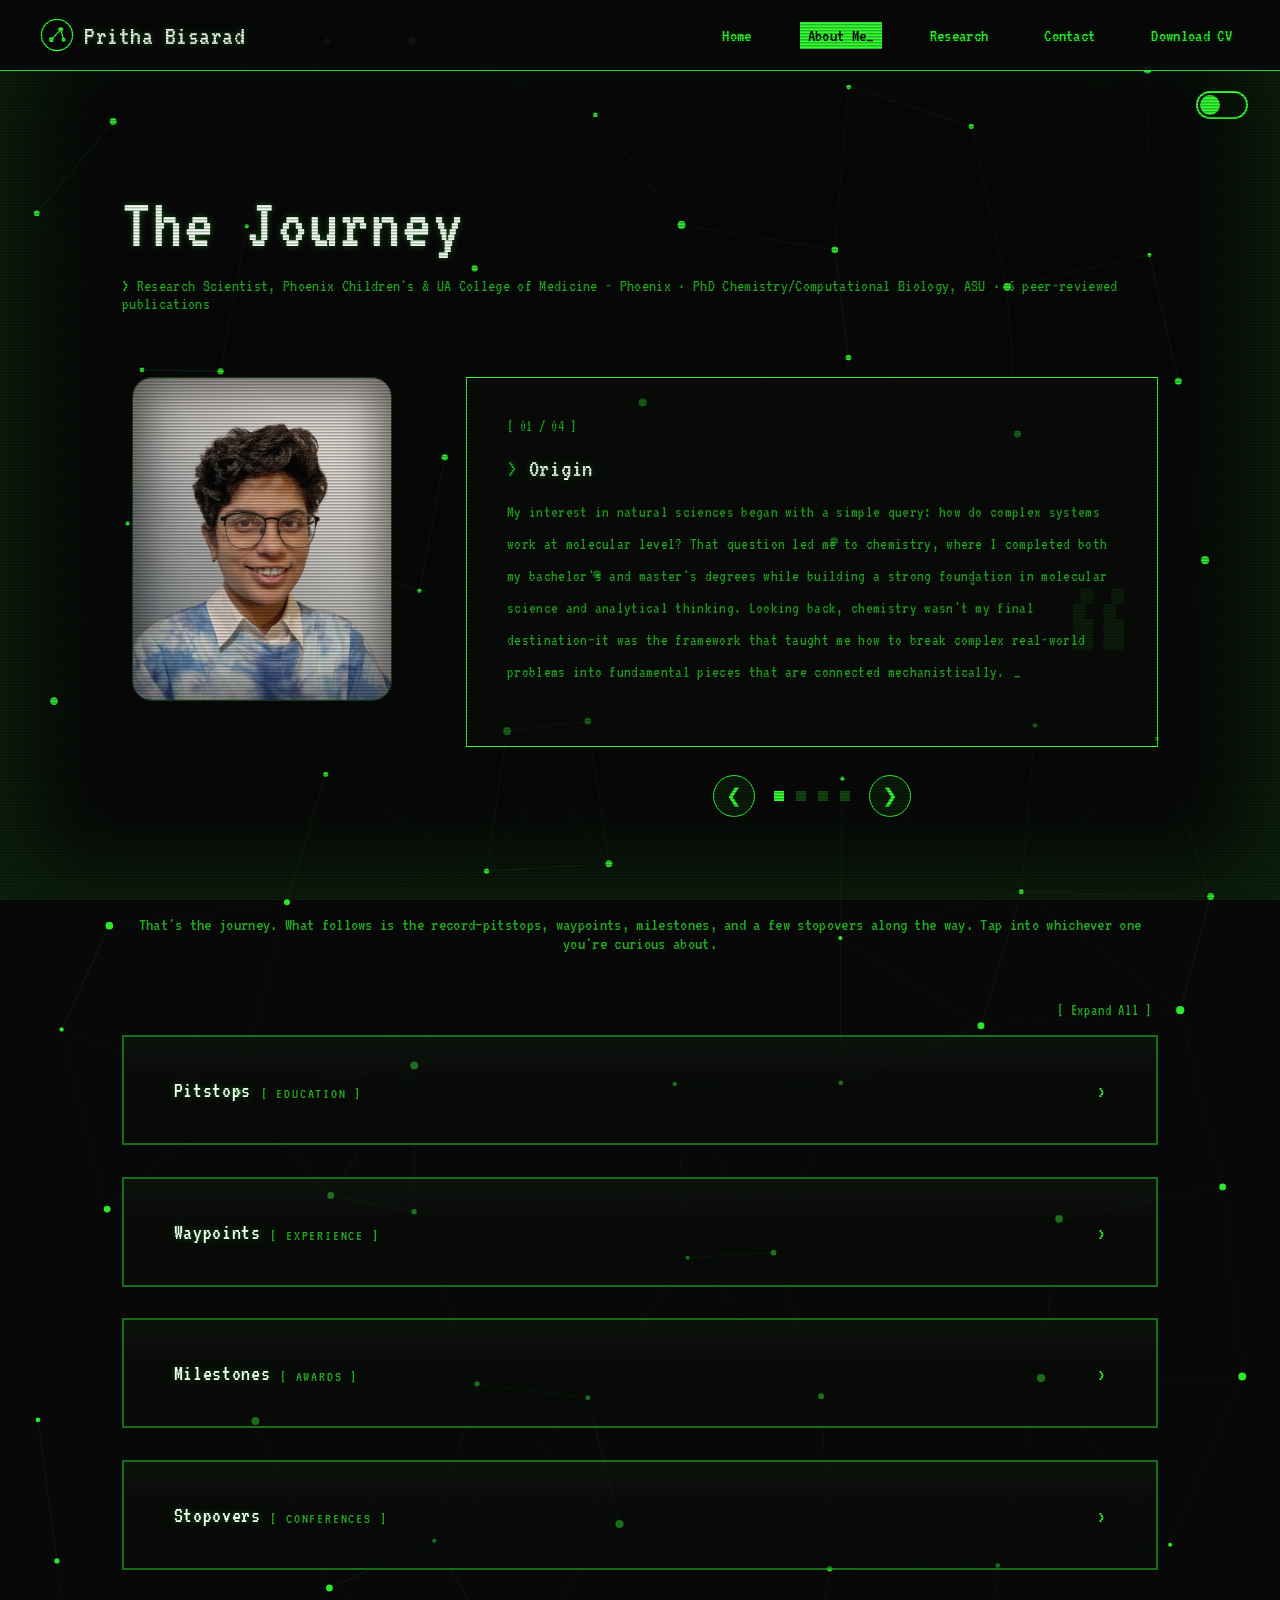
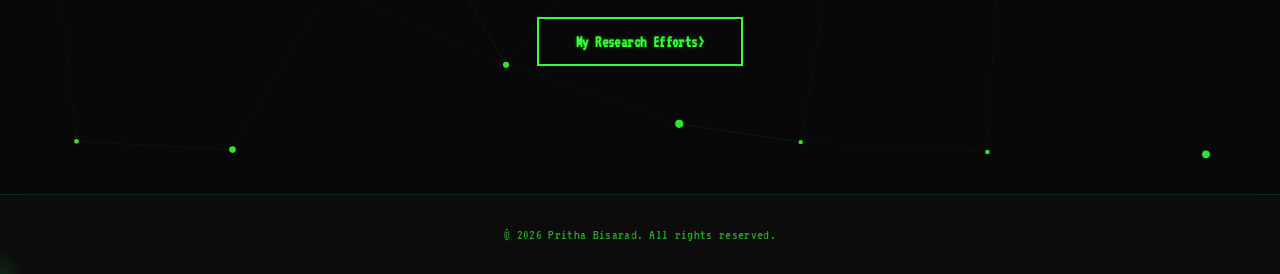
==== commit 8570483f: "Reorder quick facts in about.html" ====
--- a/about.html
+++ b/about.html
@@ -99,7 +99,7 @@
             <h1>The Journey</h1>
         </div>
 
-        <p class="quick-facts reveal">PhD Chemistry/Computational Biology, ASU · Research Scientist, Phoenix Children's &amp; UA College of Medicine - Phoenix · 6 peer-reviewed publications</p>
+        <p class="quick-facts reveal">Research Scientist, Phoenix Children's &amp; UA College of Medicine - Phoenix · PhD Chemistry/Computational Biology, ASU · 6 peer-reviewed publications</p>
 
         <div class="about-layout">
 
--- a/retro-theme.css
+++ b/retro-theme.css
@@ -1,4 +1,4 @@
-/* deploy-version: 4 */
+/* deploy-version: 6 */
 
 /* =====================================================
    LIGHT MODE
@@ -106,34 +106,105 @@
 
 /* Theme toggle control itself */
 
-.theme-toggle{
+/* =====================================================
+   Theme switch
+   A standalone floating control in the top-right corner,
+   independent of the nav bar — not a nav item, styled as
+   an actual toggle switch (track + sliding knob) rather
+   than a text button. Fades out on scroll via .switch-
+   hidden (toggled in script.js, reusing the same scroll
+   condition that already hides the header), and fades back
+   in when scrolling back up.
+===================================================== */
+
+.theme-switch{
+
+    position:fixed;
+    /* Explicitly tied to the navbar's own fixed 70px height
+       plus its 1px border, rather than a guessed offset that
+       happened to land on top of the Download CV link at
+       this viewport width. */
+    top:calc(70px + 1px + 1.25rem);
+    right:2rem;
+    z-index:1001;
 
     background:none;
     border:none;
-
-    /* Explicit match to .nav-links a's color, rather than
-       relying on color:inherit — that traced back through
-       <li>/<ul>/<nav> to nothing explicitly set, falling
-       through to the browser's default black button text
-       (invisible against the dark nav in dark mode). */
-    color:var(--accent);
-    font-family:'VT323', monospace;
-    font-size:1.05rem;
+    padding:0;
 
     cursor:pointer;
 
-    padding:4px 8px;
-
-}
-
-/* Matches .nav-links a:hover's inverted-fill treatment,
-   rather than a same-as-base color change that would have
-   given no visible feedback now that the base color was
-   fixed to match the nav links explicitly. */
-.theme-toggle:hover{
+    transition:opacity .3s ease;
+
+}
+
+.theme-switch.switch-hidden{
+
+    opacity:0;
+    pointer-events:none;
+
+}
+
+.theme-switch-track{
+
+    display:block;
+
+    width:52px;
+    height:28px;
+
+    border:2px solid var(--accent);
+    border-radius:999px;
+
+    position:relative;
+
+    transition:box-shadow .2s ease;
+
+}
+
+.theme-switch:hover .theme-switch-track{
+
+    box-shadow:0 0 16px rgba(var(--accent-rgb),.4);
+
+}
+
+.theme-switch-knob{
+
+    position:absolute;
+    top:2px;
+    left:2px;
+
+    width:20px;
+    height:20px;
+
+    border-radius:50%;
 
     background:var(--accent);
-    color:var(--bg);
+
+    transition:transform .25s cubic-bezier(.2,.7,.2,1);
+
+}
+
+.theme-switch[aria-checked="true"] .theme-switch-knob{
+
+    transform:translateX(24px);
+
+}
+
+/* The hamburger menu also lands in the top-right corner at
+   this width — moving the switch to the opposite corner
+   avoids both that and the existing bottom-right back-to-
+   top button, rather than stacking three controls into two
+   corners. */
+@media (max-width:768px){
+
+    .theme-switch{
+
+        top:auto;
+        bottom:1.25rem;
+        left:1.25rem;
+        right:auto;
+
+    }
 
 }
 
